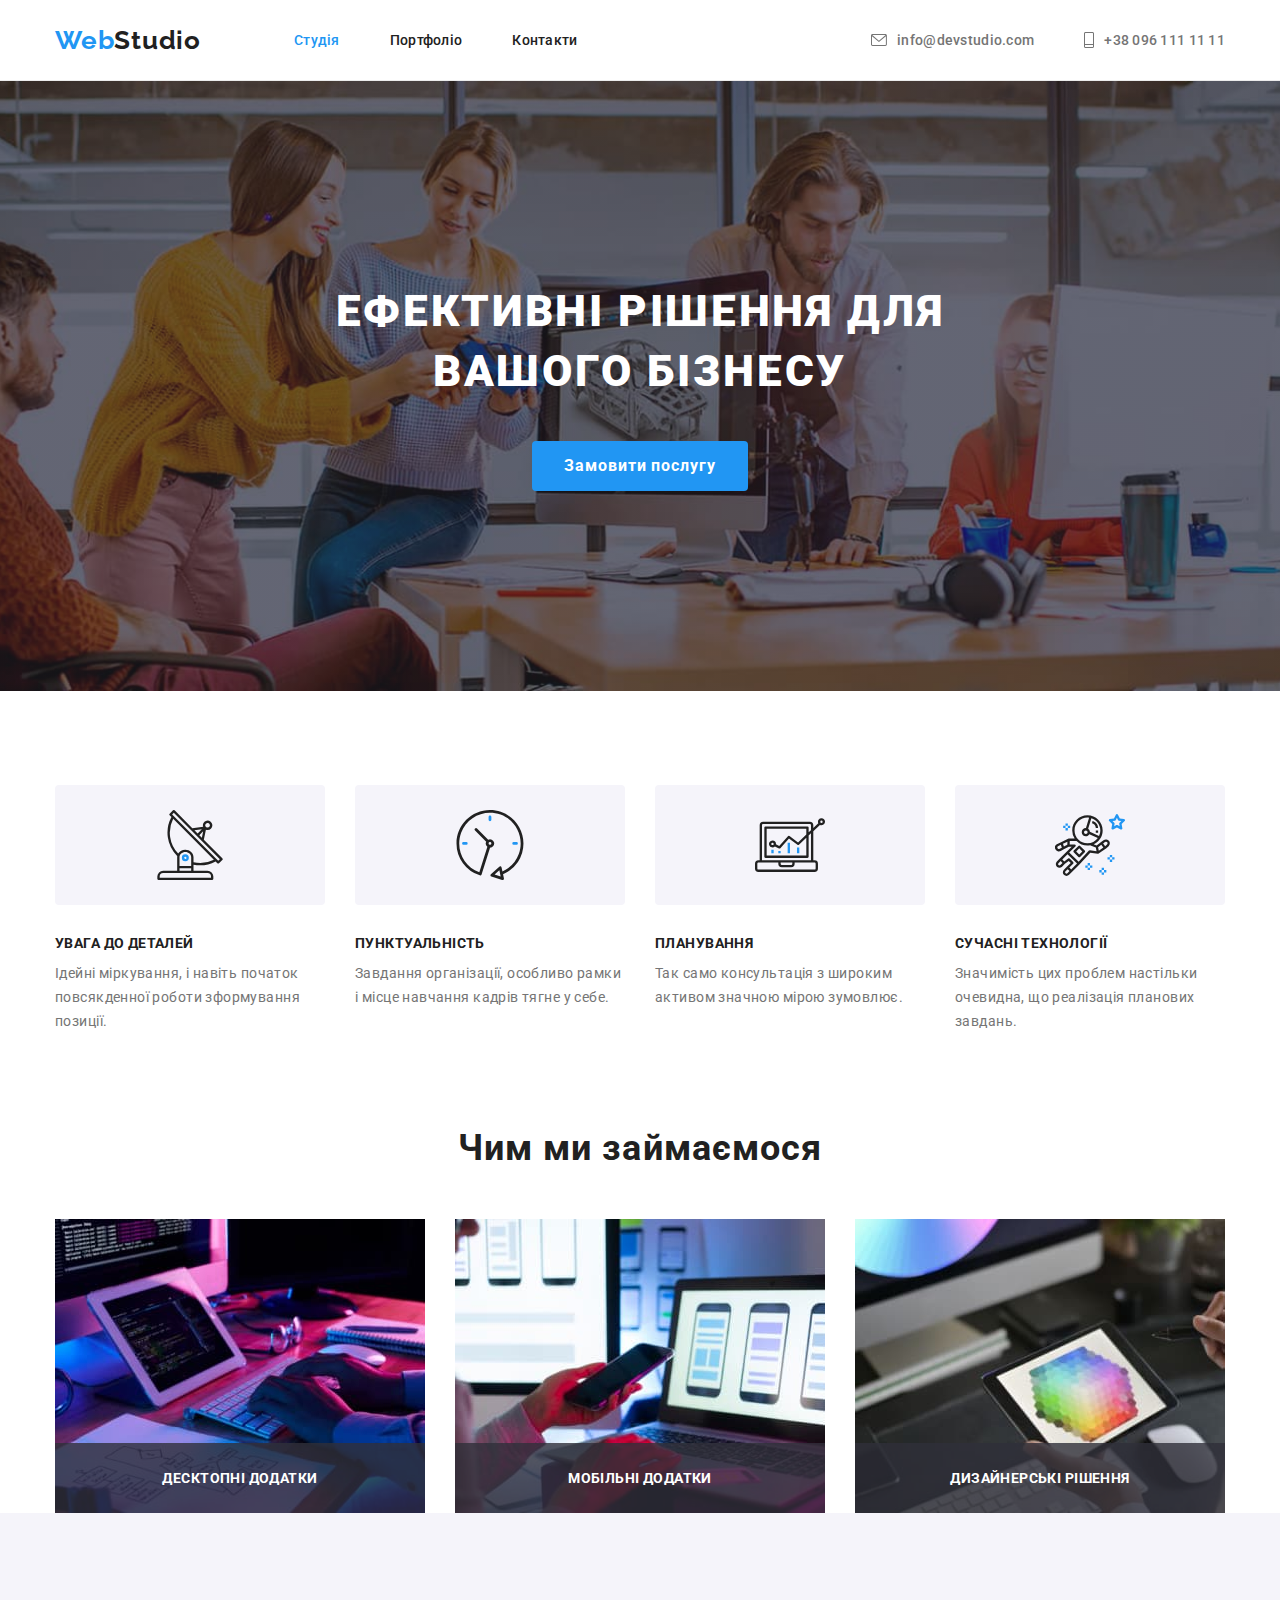
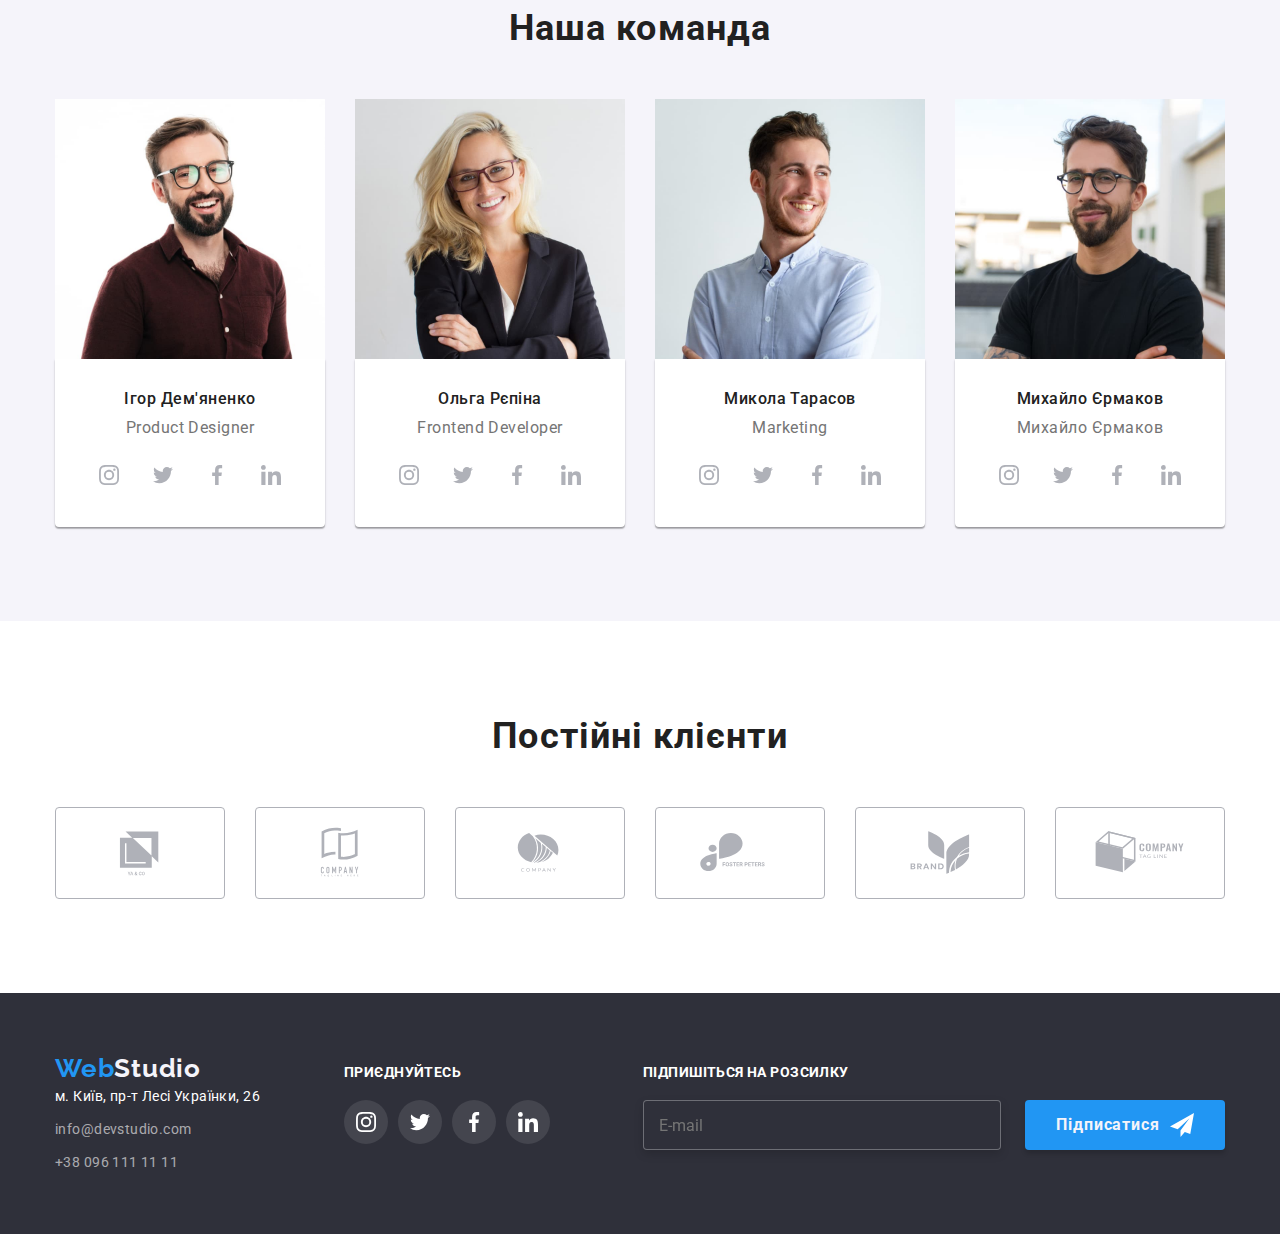
==== index.html @ 383a97d2 "Home Work 7" ====
<!DOCTYPE html>
<html lang="uk">
  <head>
    <meta charset="UTF-8" />
    <meta http-equiv="X-UA-Compatible" content="IE=edge" />
    <meta name="viewport" content="width=device-width, initial-scale=1.0" />
    <meta
      name="description"
      content="Це мій навчальний проєкт. Сподіваюсь, вам сподобається."
    />
    <title>Web Studio</title>
    <!-- Fonts -->
    <link rel="preconnect" href="https://fonts.googleapis.com">
    <link rel="preconnect" href="https://fonts.gstatic.com" crossorigin>
    <link href="https://fonts.googleapis.com/css2?family=Raleway:wght@700&family=Roboto:wght@400;500;700;900&display=swap" rel="stylesheet">
    <link rel="stylesheet" href="https://cdnjs.cloudflare.com/ajax/libs/modern-normalize/1.1.0/modern-normalize.min.css">
    <!-- Custom style -->
    <link rel="stylesheet" href="./css/main.min.css">
    <link rel="stylesheet" href="./css/styles.css">
  </head>
  <body class="page">
    <header class="header">
      <div class="header__nav container">
        <nav class="nav">
          <a class="logo" href="./index.html"><span class="logo__link">Web</span><span class="logo__dark">Studio</span></a>
          <ul class="nav__list">
            <li class="nav__item">
                 <a class="nav__link nav__link--active" href="./index.html">Студія</a>
            </li>
            <li class="nav__item">
                 <a class="nav__link" href="./portfolio.html">Портфоліо</a>
            </li>
            <li class="nav__item">
                 <a class="nav__link" href="">Контакти</a>
            </li>
          </ul>
        </nav>

        <ul class="header__list">
          <li class="header__item">
            <a class="header__link" href="mailto:info@devstudio.com">
                <svg class="header__icon" width="16" height="12">
                  <use href="./images/icons.svg#mail"></use>
                </svg>
              info@devstudio.com</a></li>
          <li class="header__item">
            <a class="header__link" href="tel:+380961111111">
              <svg class="header__icon" width="10" height="16">
                <use href="./images/icons.svg#phone"></use>
              </svg>
              +38 096 111 11 11</a></li>
        </ul>
      </div>
    </header>

    <main class="main">

     <!-- Hero section -->
      <section class="hero">
        <div class="container">
          <h1 class="hero__title">Ефективні рішення для вашого бізнесу</h1>
          <button class="hero__btn" type="button" data-modal-open>Замовити послугу</button>
        
          <!-- Модальне вікно -->
          <div class="backdrop is-hidden" data-modal>
            <div class="modal">
              <button class="modal__btm" type="button" data-modal-close>
                <svg class="modal__close" width="11" height="11">
                  <use href="./images/icons.svg#X"></use>
                </svg>
              </button>
              <form class="modal__form" name="register-form">
                <strong class="modal__title">Залиште свої дані, ми вам передзвонимо</strong>
                <div class="modal__group" role="group">
                  <label class="modal__label">
                    <span class="modal__text">Ім'я</span>
                    <input class="modal__input" type="text" name="" required minlength="3">
                    <svg class="modal__icon" width="12" height="12">
                      <use href="./images/icons.svg#modal"></use>
                    </svg>
                  </label>
                  <label class="modal__label">
                    <span class="modal__text">Телефон</span>
                    <input class="modal__input" type="tel" name="" required minlength="12" maxlength="12" placeholder="+38 099 999 99 99">
                    <svg class="modal__icon" width="13" height="13">
                      <use href="./images/icons.svg#modal-phon"></use>
                    </svg>
                  </label>
                  <label class="modal__label">
                    <span class="modal__text">Пошта</span>
                    <input class="modal__input" type="email" name="" required>
                    <svg class="modal__icon" width="15" height="12">
                      <use href="./images/icons.svg#modal-email"></use>
                    </svg>
                  </label>

                  <label class="modal__comm">
                    <span class="modal__text">Коментар</span>
                    <textarea class="modal__comment" name="" rows="5" placeholder="Введіть текст"></textarea>
                  </label>
                </div>
                <label class="modal__check" for="ok">
                  <input class="modal__agree visually-hidden" type="checkbox" name="" id="ok">
                  <svg class="modal__agree-img" width="18" height="18">
                    <use class="modal__img-yes" href="./images/ok-all.svg#modal-ok-all"></use>
                    <use class="modal__img-no" href="./images/icons.svg#modal-no-ok"></use>
                  </svg>
                  <span class="register-form-ok">Погоджуюся з розсилкою та приймаю <a class="register-form-link" href="http://" target="_blank"> Умови договору</a></span>
                </label>
                <button class="modal__btn hero__btn" type="submit">Відправити</button>
              </form>
            </div>
          </div>
        </div>
      </section>

     <!-- Особливості -->
      <section class="trait">
        <div class="container">
          <h2 class="visually-hidden">Особливості</h2>
          <ul class="trait__list">
            <li class="trait__item">
              <div class="trait__icon">
                <svg class="trait__img" width="70" height="70">
                  <use href="./images/icons.svg#antenna-1"></use>
                </svg>
              </div>
              <h3 class="trait__subtitle">УВАГА ДО ДЕТАЛЕЙ</h3>
              <p class="trait__text">Ідейні міркування, і навіть початок повсякденної роботи зформування позиції.</p>
            </li>
            <li class="trait__item">
              <div class="trait__icon">
                <svg class="trait__img" width="70" height="70">
                  <use href="./images/icons.svg#clock-1"></use>
                </svg>
              </div>
              <h3 class="trait__subtitle">ПУНКТУАЛЬНІСТЬ</h3>
              <p class="trait__text">
                Завдання організації, особливо рамки і місце навчання кадрів тягне
                у себе.
              </p>
            </li>
            <li class="trait__item">
              <div class="trait__icon">
                <svg class="trait__img" width="70" height="70">
                  <use href="./images/icons.svg#diagram-1"></use>
                </svg>
              </div>
              <h3 class="trait__subtitle">ПЛАНУВАННЯ</h3>
              <p class="trait__text">
                Так само консультація з широким активом значною мірою зумовлює.
              </p>
            </li>
            <li class="trait__item">
              <div class="trait__icon">
                <svg class="trait__img" width="70" height="70">
                  <use href="./images/icons.svg#astronaut-1"></use>
                </svg>
              </div>
              <h3 class="trait__subtitle">СУЧАСНІ ТЕХНОЛОГІЇ</h3>
              <p class="trait__text">
                Значимість цих проблем настільки очевидна, що реалізація планових
                завдань.
              </p>
            </li>
          </ul>
        </div>
      </section>

     <!-- Чим ми займаємося -->
      <section class="produce">
        <div class="container">
          <h2 class="produce__title">Чим ми займаємося</h2>
          <ul class="produce__list">
            <li class="produce__item">
              <img class="produce__img"
                src="./images/box1/img.jpg"
                alt="розроблення сайтів"
                width="370"
              />
              <div class="produce__text">
                <p class="poduce__title">Десктопні додатки</p>
              </div>
            </li>
            <li class="produce__item">
              <img class="produce__img"
                src="./images/box2/img.jpg"
                alt="створення мобільних додатків"
                width="370"
              />
              <div class="produce__text">
                <p class="poduce__title">Мобільні додатки</p>
              </div>
            </li>
            <li class="produce__item">
              <img class="produce__img" 
                 src="./images/box3/img.jpg" 
                 alt="WEB дизайн" 
                 width="370" 
              />
              <div class="produce__text">
                <p class="poduce__title">Дизайнерські рішення</p>
              </div>
            </li>
          </ul>
        </div>
      </section>

     <!-- Наша команда -->
      <section class="team">
        <div class="container">
          <h2 class="team__title">Наша команда</h2>
          <ul class="team__list">
            <li class="team__item">
              <img class="team__img"
                src="./images/igor-demyanenko/img.jpg"
                alt="Ігор Дем'яненко"
                width="270"
              />
              <div class="team__text">
                <h3 class="team__name">Ігор Дем'яненко</h3>
                <p class="team__subtitle">Product Designer</p> 
                <ul class="socials">
                  <li class="socials__item">
                    <a class="socials__link" href="https://www.instagram.com/" target="_blank" rel="noopener noreferrer" aria-label="instagram">
                      <svg class="socials__icon" width="20" height="20">
                        <use href="./images/icons.svg#instagram"></use>
                      </svg>
                    </a></li>
                  <li class="socials__item">
                    <a class="socials__link" href="https://twitter.com/home" target="_blank" rel="noopener noreferrer" aria-label="twitter">
                      <svg class="socials__icon" width="20" height="20">
                        <use href="./images/icons.svg#twitter"></use>
                      </svg>
                    </a></li>
                  <li class="socials__item">
                    <a class="socials__link" href="https://www.facebook.com/" target="_blank" rel="noopener noreferrer" aria-label="facebook">
                      <svg class="socials__icon" width="20" height="20">
                        <use href="./images/icons.svg#facebook"></use>
                      </svg>
                    </a></li>
                  <li class="socials__item">
                    <a class="socials__link" href="https://www.linkedin.com/" target="_blank" rel="noopener noreferrer" aria-label="linkedin">
                      <svg class="socials__icon" width="20" height="20">
                        <use href="./images/icons.svg#linkedin"></use>
                      </svg>
                    </a></li>
                </ul>               
              </div>
            </li>
            <li class="team__item">
              <img class="team__img"
                src="./images/olga-repina/img.jpg"
                alt="Ольга Рєпіна"
                width="270"
              />
              <div class="team__text">
                <h3 class="team__name">Ольга Рєпіна</h3>
                <p class="team__subtitle">Frontend Developer</p>
                <ul class="socials">
                  <li class="socials__item">
                    <a class="socials__link" href="https://www.instagram.com/" target="_blank" rel="noopener noreferrer" aria-label="instagram">
                      <svg class="socials__icon" width="20" height="20">
                        <use href="./images/icons.svg#instagram"></use>
                      </svg>
                    </a></li>
                  <li class="socials__item">
                    <a class="socials__link" href="https://twitter.com/home" target="_blank" rel="noopener noreferrer" aria-label="twitter">
                      <svg class="socials__icon" width="20" height="20">
                        <use href="./images/icons.svg#twitter"></use>
                      </svg>
                    </a></li>
                  <li class="socials__item">
                    <a class="socials__link" href="https://www.facebook.com/" target="_blank" rel="noopener noreferrer" aria-label="facebook">
                      <svg class="socials__icon" width="20" height="20">
                        <use href="./images/icons.svg#facebook"></use>
                      </svg>
                    </a></li>
                  <li class="socials__item">
                    <a class="socials__link" href="https://www.linkedin.com/" target="_blank" rel="noopener noreferrer" aria-label="linkedin">
                      <svg class="socials__icon" width="20" height="20">
                        <use href="./images/icons.svg#linkedin"></use>
                      </svg>
                    </a></li>
                </ul>             
              </div>
            </li>
            <li class="team__item">
              <img class="team__img"
                src="./images/mikola-tarasov/img.jpg"
                alt="Микола Тарасов"
                width="270"
              />
              <div class="team__text">
                <h3 class="team__name">Микола Тарасов</h3>
                <p class="team__subtitle">Marketing</p>
                <ul class="socials">
                  <li class="socials__item">
                    <a class="socials__link" href="https://www.instagram.com/" target="_blank" rel="noopener noreferrer" aria-label="instagram">
                      <svg class="socials__icon" width="20" height="20">
                        <use href="./images/icons.svg#instagram"></use>
                      </svg>
                    </a></li>
                  <li class="socials__item">
                    <a class="socials__link" href="https://twitter.com/home" target="_blank" rel="noopener noreferrer" aria-label="twitter">
                      <svg class="socials__icon" width="20" height="20">
                        <use href="./images/icons.svg#twitter"></use>
                      </svg>
                    </a></li>
                  <li class="socials__item">
                    <a class="socials__link" href="https://www.facebook.com/" target="_blank" rel="noopener noreferrer" aria-label="facebook">
                      <svg class="socials__icon" width="20" height="20">
                        <use href="./images/icons.svg#facebook"></use>
                      </svg>
                    </a></li>
                  <li class="socials__item">
                    <a class="socials__link" href="https://www.linkedin.com/" target="_blank" rel="noopener noreferrer" aria-label="linkedin">
                      <svg class="socials__icon" width="20" height="20">
                        <use href="./images/icons.svg#linkedin"></use>
                      </svg>
                    </a></li>
                </ul>             
              </div>
            </li>
            <li class="team__item">
              <img class="team__img"
                src="./images/mihaylo-yarmakov/img.jpg"
                alt="Михайло Єрмаков"
                width="270"
              />
              <div class="team__text">
                <h3 class="team__name">Михайло Єрмаков</h3>
                <p class="team__subtitle">Михайло Єрмаков</p>
                <ul class="socials">
                  <li class="socials__item">
                    <a class="socials__link" href="https://www.instagram.com/" target="_blank" rel="noopener noreferrer" aria-label="instagram">
                      <svg class="socials__icon" width="20" height="20">
                        <use href="./images/icons.svg#instagram"></use>
                      </svg>
                    </a></li>
                  <li class="socials__item">
                    <a class="socials__link" href="https://twitter.com/home" target="_blank" rel="noopener noreferrer" aria-label="twitter">
                      <svg class="socials__icon" width="20" height="20">
                        <use href="./images/icons.svg#twitter"></use>
                      </svg>
                    </a></li>
                  <li class="socials__item">
                    <a class="socials__link" href="https://www.facebook.com/" target="_blank" rel="noopener noreferrer" aria-label="facebook">
                      <svg class="socials__icon" width="20" height="20">
                        <use href="./images/icons.svg#facebook"></use>
                      </svg>
                    </a></li>
                  <li class="socials__item">
                    <a class="socials__link" href="https://www.linkedin.com/" target="_blank" rel="noopener noreferrer" aria-label="linkedin">
                      <svg class="socials__icon" width="20" height="20">
                        <use href="./images/icons.svg#linkedin"></use>
                      </svg>
                    </a></li>
                </ul>          
              </div>
            </li>
          </ul>
        </div>
      </section>

      <!--Постійні клієнти  -->
      <section class="customers">
        <div class="container">
          <h2 class="customers__title">Постійні клієнти</h2>
          <ul class="customers__list">
            <li class="customers__item">
              <a class="customers__link" href="https://www.instagram.com/" target="_blank" rel="noopener noreferrer" aria-label="Logo">
                <svg class="customers__icon" width="100" height="60">
                  <use href="./images/icons.svg#Logo"></use>
                </svg>
              </a></li>
            <li class="customers__item">
              <a class="customers__link" href="https://twitter.com/home" target="_blank" rel="noopener noreferrer" aria-label="Logo-1">
                <svg class="customers__icon" width="100" height="60">
                  <use href="./images/icons.svg#Logo-1"></use>
                </svg>
              </a></li>
            <li class="customers__item">
              <a class="customers__link" href="https://www.facebook.com/" target="_blank" rel="noopener noreferrer" aria-label="Logo-2">
                <svg class="customers__icon" width="100" height="60">
                  <use href="./images/icons.svg#Logo-2"></use>
                </svg>
              </a></li>
            <li class="customers__item">
              <a class="customers__link" href="https://www.linkedin.com/" target="_blank" rel="noopener noreferrer" aria-label="Logo-3">
                <svg class="customers__icon" width="100" height="60">
                  <use href="./images/icons.svg#Logo-3"></use>
                </svg>
              </a></li>
              <li class="customers__item">
                <a class="customers__link" href="https://www.linkedin.com/" target="_blank" rel="noopener noreferrer" aria-label="Logo-4">
                  <svg class="customers__icon" width="100" height="60">
                    <use href="./images/icons.svg#Logo-4"></use>
                  </svg>
                </a></li>
                <li class="customers__item">
                  <a class="customers__link" href="https://www.linkedin.com/" target="_blank" rel="noopener noreferrer" aria-label="Logo-5">
                    <svg class="customers__icon" width="100" height="60">
                      <use href="./images/icons.svg#Logo-5"></use>
                    </svg>
                  </a></li>
          </ul>              
        </div>
      </section>
    </main>

<!-- Footer -->
    <footer class="footer">
      <div class="footer__wrap container">
        <div class="footer__wrapper">
          <a class="logo" href="./index.html"><span class="logo__link">Web</span><span class="logo__light">Studio</span></a>
  
          <address class="footer__address">
            <ul class="footer__list">
              <li class="footer__item">
                <a class="footer__address" href="https://goo.gl/maps/rnJjQzde75K3HHCh7" target="blanc" rel="noreferrer noopener" >м. Київ, пр-т Лесі Українки, 26</a>
              </li>
              <li class="footer__item">
                <a class="footer__link" href="mailto:info@devstudio.com">info@devstudio.com</a>
              </li>
              <li class="footer__item">
                <a class="footer__link" href="tel:+380961111111">+38 096 111 11 11</a>
              </li>
            </ul>
          </address>
        </div>
        <div class="footer__icon">
          <h2 class="footer__icon-title">ПРИЄДНУЙТЕСЬ</h2>
          <ul class="footer__icon-list">
            <li class="footer__icon-item">
              <a class="footer__icon-link" href="https://www.instagram.com/" target="_blank" rel="noopener noreferrer" aria-label="instagram">
                <svg class="footer__icon-icon" width="20" height="20">
                  <use href="./images/icons.svg#instagram"></use>
                </svg>
              </a></li>
            <li class="footer__icon-item">
              <a class="footer__icon-link" href="https://twitter.com/home" target="_blank" rel="noopener noreferrer" aria-label="twitter">
                <svg class="footer__icon-icon" width="20" height="20">
                  <use href="./images/icons.svg#twitter"></use>
                </svg>
              </a></li>
            <li class="footer__icon-item">
              <a class="footer__icon-link" href="https://www.facebook.com/" target="_blank" rel="noopener noreferrer" aria-label="facebook">
                <svg class="footer__icon-icon" width="20" height="20">
                  <use href="./images/icons.svg#facebook"></use>
                </svg>
              </a></li>
            <li class="footer__icon-item">
              <a class="footer__icon-link" href="https://www.linkedin.com/" target="_blank" rel="noopener noreferrer" aria-label="linkedin">
                <svg class="footer__icon-icon" width="20" height="20">
                  <use href="./images/icons.svg#linkedin"></use>
                </svg>
              </a></li>
          </ul>             
        </div>
        <div class="footer__subscription">
          <form class="footer__form" action="">
            <span class="footer__sub-title">Підпишіться на розсилку</span>
            <div class="footer__sub-box">
              <label class="footer__sub">
                <input class="footer__sub-input" type="email" name="" placeholder="E-mail" required>
              </label> 
              <button class="footer__sub-btn" type="submit">Підписатися
                <svg class="footer__sub-svg" width="24" height="24">
                  <use href="./images/icons.svg#footer-arrow"></use>
                </svg>
              </button>  
            </div>
          </form>
        </div>
      </div>
    </footer>
    <script src="./js/modal.js"></script>
  </body>
</html>
---- css/main.min.css ----
:root{--primary-text-color: #757575;--title-text-color: #212121;--accent-color: #2196F3;--primary-bg-color: #FFFFFF;--hero-footer-bg-color: #2F303A;--button-ourteam-bg-color: #F5F4FA;--main-font: "Roboto", sans-serif;--secondary-font: "Raleway", sans-serif;--animation: 250ms cubic-bezier(0.4, 0, 0.2, 1)}.visually-hidden{position:absolute;width:1px;height:1px;margin:-1px;border:0;padding:0;white-space:nowrap;-webkit-clip-path:inset(100%);clip-path:inset(100%);clip:rect(0 0 0 0);overflow:hidden}.portfolio,.customers,.trait,.team,.poduce{padding-top:94px;padding-bottom:94px}body{list-style-type:none;font-family:var(--main-font);background-color:var(--primary-bg-color);color:var(--primary-text-color)}ul{padding:0;margin:0;list-style-type:none}.container{width:1200px;padding-left:15px;padding-right:15px;margin-left:auto;margin-right:auto}.logo{color:var(--title-text-color);text-decoration:none;font-family:var(--secondary-font);font-weight:700;font-size:26px;line-height:1.1923076923;letter-spacing:.03em;cursor:pointer}.logo__link{color:var(--accent-color)}.logo__light{color:var(--button-ourteam-bg-color)}.socials{display:-webkit-box;display:-ms-flexbox;display:flex;gap:10px;-webkit-box-pack:center;-ms-flex-pack:center;justify-content:center}.socials__link{width:44px;height:44px;background-color:var(--primary-bg-color);border-radius:50%;display:-webkit-box;display:-ms-flexbox;display:flex;-webkit-box-align:center;-ms-flex-align:center;align-items:center;-webkit-box-pack:center;-ms-flex-pack:center;justify-content:center;-webkit-transition:background-color var(--animation);transition:background-color var(--animation)}.socials__link:hover,.socials__link:focus{background-color:var(--accent-color)}.socials__icon{fill:#afb1b8;-webkit-transition:fill var(--animation);transition:fill var(--animation)}.socials__link:hover .socials-icon,.socials__link:focus .socials-icon{fill:var(--primary-bg-color)}.header{border-bottom:1px solid #ececec}.header__nav{display:-webkit-box;display:-ms-flexbox;display:flex;-webkit-box-align:center;-ms-flex-align:center;align-items:center}.nav{display:-webkit-box;display:-ms-flexbox;display:flex;-webkit-box-align:center;-ms-flex-align:center;align-items:center}.logo{color:var(--title-text-color);text-decoration:none;font-family:var(--secondary-font);font-weight:700;font-size:26px;line-height:1.1923076923;letter-spacing:.03em;cursor:pointer}.logo__link{color:var(--accent-color)}.nav__list{display:-webkit-box;display:-ms-flexbox;display:flex;margin-left:93px;font-weight:500;font-size:14px;line-height:1.1428571429;letter-spacing:.02em;color:var(--title-text-color)}.nav__item+.nav__item{margin-left:50px}.nav__link{display:block;padding-top:32px;padding-bottom:32px;color:currentColor;text-decoration:none;cursor:pointer;-webkit-transition:color var(--animation);transition:color var(--animation)}.nav__link:hover,.nav__link:focus{color:var(--accent-color)}.nav__link--active{position:relative;display:block;padding-top:32px;padding-bottom:32px;text-decoration:none;color:var(--accent-color);cursor:pointer}.nav__link--active::after{display:block;position:absolute;left:0;bottom:-1px;border-radius:2px;width:100%;height:4px;background-color:var(--accent-color);cursor:pointer}.header__list{display:-webkit-box;display:-ms-flexbox;display:flex;margin-left:auto;font-weight:500;font-size:14px;line-height:1.1428571429;letter-spacing:.02em}.header__item{display:block;padding-top:32px;padding-bottom:32px}.header__item+.header__item{margin-left:50px}.header__link{-webkit-box-align:center;-ms-flex-align:center;align-items:center;gap:10px;display:-webkit-box;display:-ms-flexbox;display:flex;text-decoration:none;font-weight:500;font-size:14px;line-height:1.1428571429;letter-spacing:.02em;color:currentColor;cursor:pointer;-webkit-transition:color var(--animation);transition:color var(--animation)}.header__link:hover,.header__link:focus{color:var(--accent-color)}.header__icon{fill:currentColor}.hero{background-image:-webkit-gradient(linear, left top, right top, from(rgba(47, 48, 58, 0.4)), to(rgba(47, 48, 58, 0.4))),url(../images/bacground-image/Img.jpg);background-image:linear-gradient(to right, rgba(47, 48, 58, 0.4), rgba(47, 48, 58, 0.4)),url(../images/bacground-image/Img.jpg);background-size:cover;background-repeat:no-repeat;background-position:center;max-width:1600px;margin-left:auto;margin-right:auto;background-color:var(--hero-footer-bg-color);text-align:center;padding-top:200px;padding-bottom:200px}.hero__title{width:696px;margin-top:0;margin-bottom:40px;margin-left:auto;margin-right:auto;font-weight:900;font-size:44px;line-height:1.3636363636;text-transform:uppercase;letter-spacing:.06em;color:var(--primary-bg-color)}.hero__btn{border-radius:4px;padding:10px 32px;color:var(--primary-bg-color);border:rgba(0,0,0,0);color:var(--primary-bg-color);background-color:var(--accent-color);cursor:pointer;font-weight:700;font-size:16px;line-height:1.875;-webkit-box-align:center;-ms-flex-align:center;align-items:center;text-align:center;letter-spacing:.06em}.backdrop{position:fixed;top:0;left:0;z-index:1000;width:100%;height:100%;background-color:rgba(0,0,0,.2);-webkit-transition:opacity var(--animation),visibility var(--animation);transition:opacity var(--animation),visibility var(--animation)}.backdrop.is-hidden{opacity:0;pointer-events:none;visibility:hidden}.modal{position:absolute;top:50%;left:50%;-webkit-transform:translate(-50%, -50%);transform:translate(-50%, -50%);width:528px;height:581px;background:var(--primary-bg-color);-webkit-box-shadow:0px 1px 3px rgba(0,0,0,.12),0px 1px 1px rgba(0,0,0,.14),0px 2px 1px rgba(0,0,0,.2);box-shadow:0px 1px 3px rgba(0,0,0,.12),0px 1px 1px rgba(0,0,0,.14),0px 2px 1px rgba(0,0,0,.2);border-radius:4px}.modal__btm{position:absolute;top:8px;right:8px;width:30px;height:30px;-webkit-box-align:center;-ms-flex-align:center;align-items:center;-webkit-box-pack:center;-ms-flex-pack:center;justify-content:center;color:#000;background-color:var(--primary-bg-color);border:1px solid rgba(0,0,0,.1);border-radius:50%;cursor:pointer;-webkit-transition:var(--animation);transition:var(--animation)}.modal__btm:hover,.modal__btm:focus{color:var(--accent-color)}.modal__close{fill:currentColor}.modal__form{display:block;padding:40px}.modal__title{display:block;font-weight:700;font-size:20px;line-height:1.15;text-align:center;letter-spacing:.03em;color:#212121}.modal__group{display:block;margin-top:12px;margin-bottom:20px}.modal__label{display:block;position:relative;width:448px;margin-bottom:10px}.modal__text{display:block;text-align:left;margin-bottom:4px;font-weight:400;font-size:12px;line-height:14px;letter-spacing:.01em;color:#757575}.modal__input{width:100%;height:40px;padding-left:45px;padding-right:45px;border:1px solid rgba(33,33,33,.2);border-radius:4px;outline:rgba(0,0,0,0);cursor:pointer;-webkit-transition:border-color 250ms cubic-bezier(0.4, 0, 0.2, 1);transition:border-color 250ms cubic-bezier(0.4, 0, 0.2, 1)}.modal__input:focus,.modal__input:hover{border-color:var(--accent-color)}.modal__input:focus+.modal_icon,.modal__input:hover+.modal_icon{fill:var(--accent-color)}.modal__icon{position:absolute;bottom:0;left:15px;-webkit-transform:translateY(-14px);transform:translateY(-14px);display:-webkit-box;display:-ms-flexbox;display:flex;-webkit-box-align:center;-ms-flex-align:center;align-items:center;-webkit-box-pack:center;-ms-flex-pack:center;justify-content:center}.modal__comment{display:block;padding:12px 16px;width:100%;resize:none;border:1px solid rgba(33,33,33,.2);border-radius:4px;outline:rgba(0,0,0,0);cursor:pointer}.modal__comment:focus,.modal__comment:hover{border-color:var(--accent-color)}.modal__comment::-webkit-input-placeholder{font-size:12px;line-height:1.1666666667;letter-spacing:.01em;color:rgba(117,117,117,.5)}.modal__comment::-moz-placeholder{font-size:12px;line-height:1.1666666667;letter-spacing:.01em;color:rgba(117,117,117,.5)}.modal__comment:-ms-input-placeholder{font-size:12px;line-height:1.1666666667;letter-spacing:.01em;color:rgba(117,117,117,.5)}.modal__comment::-ms-input-placeholder{font-size:12px;line-height:1.1666666667;letter-spacing:.01em;color:rgba(117,117,117,.5)}.modal__comment::placeholder{font-size:12px;line-height:1.1666666667;letter-spacing:.01em;color:rgba(117,117,117,.5)}.modal__check{display:-webkit-box;display:-ms-flexbox;display:flex;width:100%;-webkit-box-align:center;-ms-flex-align:center;align-items:center;-webkit-box-pack:center;-ms-flex-pack:center;justify-content:center;gap:7px;margin-bottom:30px}.modal__agree{width:15px;height:15px}.modal__img-yes{font-size:14px;line-height:1.7142857143;letter-spacing:.03em;color:#757575;-webkit-user-select:none;-moz-user-select:none;-ms-user-select:none;user-select:none}.modal__link{color:var(--accent-color)}.modal__agree:checked+.modal__agree-img .modal__img-yes{opacity:1;background-color:var(--accent-color)}.modal__agree:checked+.modal__agree-img .modal__img-no{opacity:0}.modal__img-yes{opacity:0;-webkit-transition:opacity var(--animation);transition:opacity var(--animation)}.modal__img-no{-webkit-transition:opacity var(--animation);transition:opacity var(--animation)}.modal__btn{font-weight:700;font-size:16px;line-height:1.875;-webkit-box-align:center;-ms-flex-align:center;align-items:center;text-align:center;letter-spacing:.06em;color:#fff}.produce{padding-top:0}.produce__title{margin-top:0;margin-bottom:50px;font-weight:700;font-size:36px;line-height:1.1666666667;text-align:center;letter-spacing:.03em;color:var(--title-text-color)}.produce__list{display:-webkit-box;display:-ms-flexbox;display:flex;-webkit-box-pack:justify;-ms-flex-pack:justify;justify-content:space-between}.produce__item{position:relative}.produce__img{display:block;max-width:100%;height:auto}.produce__text{display:-webkit-box;display:-ms-flexbox;display:flex;position:absolute;bottom:0;height:70px;width:100%;background:rgba(47,48,58,.8);font-size:14px;font-weight:700;line-height:1.1428571429;text-align:center;letter-spacing:.03em;text-transform:uppercase;color:var(--primary-bg-color);-webkit-box-pack:center;-ms-flex-pack:center;justify-content:center;-webkit-box-align:center;-ms-flex-align:center;align-items:center}.poduce__title{display:block;margin:0}.team{background-color:var(--button-ourteam-bg-color)}.team__title{margin-top:0;margin-bottom:50px;font-weight:700;font-size:36px;line-height:1.1666666667;text-align:center;letter-spacing:.03em;color:var(--title-text-color)}.team__list{display:-webkit-box;display:-ms-flexbox;display:flex;-webkit-box-pack:justify;-ms-flex-pack:justify;justify-content:space-between}.team__img{display:block}.team__text{padding-top:30px;padding-bottom:30px;background-color:var(--primary-bg-color);-webkit-box-shadow:0px 1px 3px rgba(0,0,0,.12),0px 1px 1px rgba(0,0,0,.14),0px 2px 1px rgba(0,0,0,.2);box-shadow:0px 1px 3px rgba(0,0,0,.12),0px 1px 1px rgba(0,0,0,.14),0px 2px 1px rgba(0,0,0,.2);border-radius:0px 0px 4px 4px}.team__name{margin-top:0;margin-bottom:10px;font-weight:500;font-size:16px;line-height:1.1875;text-align:center;letter-spacing:.03em;color:var(--title-text-color)}.team__subtitle{margin-top:0;margin-bottom:16px;font-size:16px;line-height:1.1875;text-align:center;letter-spacing:.03em}.trait__list{display:-webkit-box;display:-ms-flexbox;display:flex}.trait__icon{width:270px;height:120px;display:-webkit-box;display:-ms-flexbox;display:flex;background:var(--button-ourteam-bg-color);border-radius:4px;-webkit-box-align:center;-ms-flex-align:center;align-items:center;-webkit-box-pack:center;-ms-flex-pack:center;justify-content:center;margin-bottom:30px}.trait__item:not(:last-child){margin-right:30px}.trait__subtitle{width:270px;margin-top:0;margin-bottom:10px;font-weight:700;font-size:14px;line-height:1.1428571429;letter-spacing:.03em;text-transform:uppercase;color:var(--title-text-color)}.trait__text{margin-top:0;margin-bottom:0;font-size:14px;line-height:1.7142857143;letter-spacing:.03em}.customers__title{margin-top:0;margin-bottom:50px;font-weight:700;font-size:36px;line-height:1.1666666667;text-align:center;letter-spacing:.03em;color:var(--title-text-color)}.customers__list{display:-webkit-box;display:-ms-flexbox;display:flex;gap:30px;-webkit-box-pack:center;-ms-flex-pack:center;justify-content:center}.customers__link{display:-webkit-box;display:-ms-flexbox;display:flex;-webkit-box-align:center;-ms-flex-align:center;align-items:center;-webkit-box-pack:center;-ms-flex-pack:center;justify-content:center;width:170px;height:92px;background-color:var(--primary-bg-color);border:1px solid #afb1b8;border-radius:4px;color:#afb1b8;-webkit-transition:background-color var(--animation),color var(--animation);transition:background-color var(--animation),color var(--animation)}.customers__link:hover,.customers__link:focus{color:var(--accent-color);border-color:var(--accent-color)}.customers__icon{fill:currentColor}.footer{background-color:var(--hero-footer-bg-color);padding-top:60px;padding-bottom:60px}.footer__wrap{display:-webkit-box;display:-ms-flexbox;display:flex;-webkit-box-align:baseline;-ms-flex-align:baseline;align-items:baseline}.footer__wrapper{width:231px}.footer__item{margin-top:0}.footer__item:not(:last-child){margin-bottom:9px}.footer__address{display:block;text-decoration:none;color:none;color:var(--primary-bg-color);font-style:normal;font-size:14px;line-height:1.7142857143;letter-spacing:.03em;cursor:pointer}.footer__link{display:block;text-decoration:none;font-style:normal;cursor:pointer;font-size:14px;line-height:1.7142857143;letter-spacing:.03em;color:rgba(255,255,255,.6)}.footer__icon{margin-left:70px}.footer__icon-title{margin-top:0;margin-bottom:20px;font-weight:700;font-size:14px;line-height:16px;letter-spacing:.03em;text-transform:uppercase;color:var(--primary-bg-color)}.footer__icon-list{display:-webkit-box;display:-ms-flexbox;display:flex;gap:10px}.footer__icon-link{width:44px;height:44px;color:var(--primary-bg-color);background-color:rgba(255,255,255,.1);border-radius:50%;display:-webkit-box;display:-ms-flexbox;display:flex;-webkit-box-align:center;-ms-flex-align:center;align-items:center;-webkit-box-pack:center;-ms-flex-pack:center;justify-content:center;-webkit-transition:background-color var(--animation);transition:background-color var(--animation)}.footer__icon-link:hover,.footer__icon-link:focus{background-color:var(--accent-color)}.footer__icon-icon{fill:currentColor}.footer__subscription{display:-webkit-box;display:-ms-flexbox;display:flex;margin-left:93px}.footer__sub-title{display:block;margin-bottom:20px;font-weight:700;font-size:14px;line-height:1.1428571429;letter-spacing:.03em;text-transform:uppercase;color:var(--primary-bg-color)}.footer__sub-box{display:-webkit-box;display:-ms-flexbox;display:flex;gap:12px}.footer__sub{display:inline-block;margin-right:12px}.footer__sub-input{-webkit-box-sizing:border-box;box-sizing:border-box;width:358px;height:50px;padding:15px;background-color:var(--hero-footer-bg-color);border:1px solid rgba(255,255,255,.3);-webkit-filter:drop-shadow(0px 4px 4px rgba(0, 0, 0, 0.15));filter:drop-shadow(0px 4px 4px rgba(0, 0, 0, 0.15));border-radius:4px}.footer__sub-btn{display:-webkit-inline-box;display:-ms-inline-flexbox;display:inline-flex;min-width:200px;height:50px;font-weight:700;font-size:16px;line-height:1.875;letter-spacing:.06em;color:var(--button-ourteam-bg-color);border:none;cursor:pointer;background-color:var(--accent-color);-webkit-box-shadow:0px 4px 4px rgba(0,0,0,.15);box-shadow:0px 4px 4px rgba(0,0,0,.15);border-radius:4px;-webkit-box-pack:center;-ms-flex-pack:center;justify-content:center;-webkit-box-align:center;-ms-flex-align:center;align-items:center;text-align:center;-webkit-transition:background-color 250ms cubic-bezier(0.4, 0, 0.2, 1);transition:background-color 250ms cubic-bezier(0.4, 0, 0.2, 1)}.footer__sub-svg{display:inline;margin-left:10px}.portfolio__list{display:-webkit-box;display:-ms-flexbox;display:flex;-webkit-box-pack:center;-ms-flex-pack:center;justify-content:center;margin-bottom:50px}.portfolio__item{font-weight:500;font-size:16px;line-height:1.625;text-align:center;letter-spacing:.03em}.portfolio__item+.portfolio__item{margin-left:8px}.portfolio__btn{display:inline-block;padding:6px 22px;border:1px solid rgba(0,0,0,0);border-radius:4px;min-width:73px;font-weight:500;font-size:16px;line-height:1.625;text-align:center;letter-spacing:.03em;color:var(--title-text-color);background-color:var(--button-ourteam-bg-color);cursor:pointer;-webkit-transition:color var(--animation),background-color var(--animation),-webkit-box-shadow var(--animation);transition:color var(--animation),background-color var(--animation),-webkit-box-shadow var(--animation);transition:color var(--animation),background-color var(--animation),box-shadow var(--animation);transition:color var(--animation),background-color var(--animation),box-shadow var(--animation),-webkit-box-shadow var(--animation)}.portfolio__btn:hover,.portfolio__btn:focus{color:var(--primary-bg-color);background-color:var(--accent-color);-webkit-box-shadow:0px 3px 1px rgba(0,0,0,.1),0px 1px 2px rgba(0,0,0,.08),0px 2px 2px rgba(0,0,0,.12);box-shadow:0px 3px 1px rgba(0,0,0,.1),0px 1px 2px rgba(0,0,0,.08),0px 2px 2px rgba(0,0,0,.12)}.cards__list{display:-webkit-box;display:-ms-flexbox;display:flex;-ms-flex-wrap:wrap;flex-wrap:wrap;gap:30px}.cards__item{width:calc((100% - 60px)/3)}.cards__link{display:block;text-decoration:none;-webkit-transition:-webkit-box-shadow var(--animation);transition:-webkit-box-shadow var(--animation);transition:box-shadow var(--animation);transition:box-shadow var(--animation), -webkit-box-shadow var(--animation)}.cards__link:hover,.cards__link:focus{-webkit-box-shadow:0px 1px 1px rgba(0,0,0,.12),0px 4px 4px rgba(0,0,0,.06),1px 4px 6px rgba(0,0,0,.16);box-shadow:0px 1px 1px rgba(0,0,0,.12),0px 4px 4px rgba(0,0,0,.06),1px 4px 6px rgba(0,0,0,.16)}.cards__item:nth-last-child(-n+3){margin-bottom:0}.cards__box{position:relative;overflow:hidden}.cards__img{display:-webkit-box;display:-ms-flexbox;display:flex}.cards__popup{display:-webkit-box;display:-ms-flexbox;display:flex;position:absolute;top:0;left:0;height:100%;width:100%;background:rgba(33,150,243,.9);line-height:1.5555555556;letter-spacing:.03em;-webkit-box-pack:center;-ms-flex-pack:center;justify-content:center;-webkit-box-align:center;-ms-flex-align:center;align-items:center;-webkit-transform:translateY(100%);transform:translateY(100%);-webkit-transition:-webkit-transform var(--animation);transition:-webkit-transform var(--animation);transition:transform var(--animation);transition:transform var(--animation), -webkit-transform var(--animation)}.cards__link:hover .cards__popup,.cards__link:focus .cards__popup{-webkit-transform:translateY(0);transform:translateY(0)}.cards__text{margin:24px 63px;color:var(--primary-bg-color)}.cards__border{border:1px solid #eee;padding:20px 24px}.cards__title{margin-top:0;margin-bottom:4px;font-weight:700;font-size:18px;line-height:2;letter-spacing:.06em;color:var(--title-text-color)}.cards__subtitle{margin-top:0;margin-bottom:0;color:var(--primary-text-color);font-size:16px;line-height:1.875;letter-spacing:.03em}/*# sourceMappingURL=main.min.css.map */
---- css/styles.css ----
/* колір основниго тексту -color: #757575;*/
/* колір вторинного тексту - color: #212121;*/
/* текст hero - color: #FFFFFF; */
/* маркери та кнопка в HERO - color: #2196F3; */
/* основний колір сторінки -  background: #FFFFFF*/
/* другий колір сторінки - background: #2F303A;*/
/* колір кнопок та НашаКоманда #F5F4FA;*/

/* :root {
     --primary-text-color: #757575;
     --title-text-color: #212121;
     --accent-color: #2196F3;
     --primary-bg-color: #FFFFFF;
     --hero-footer-bg-color: #2F303A;
     --button-ourteam-bg-color: #F5F4FA;

     --main-font: "Roboto", sans-serif;
     --secondary-font: "Raleway", sans-serif;
     --animation: 250ms cubic-bezier(0.4, 0, 0.2, 1);
} */

/* body {  
     list-style-type: none;   
     font-family: var(--main-font);
     background-color: var(--primary-bg-color);
     color: var(--primary-text-color);  
} */
/* ul {
     padding: 0;
     margin: 0;
     list-style-type: none;
} */

/* Контейнер для секций */
/* .container {
     width: 1200px;
     padding-left: 15px;
     padding-right: 15px;
     margin-left: auto;
     margin-right: auto;
} */

/* Шапка */
/* .header {
     border-bottom: 1px solid rgba(236, 236, 236, 1);
} 
.header__nav {
     display: flex;
     align-items: center;
}
.nav {
     display: flex;
     align-items: center;
}
.logo {
     color: var(--title-text-color);
     text-decoration: none;
     font-family: var(--secondary-font);
     font-weight: 700;
     font-size: 26px;
     line-height: calc(31/26);
     letter-spacing: 0.03em;
     cursor: pointer;
}
.logo__link {
     color: var(--accent-color);
}
.nav__list {
     display: flex;
     margin-left: 93px;
     font-weight: 500;
     font-size: 14px;
     line-height: calc(16/14);
     letter-spacing: 0.02em;
     color: var(--title-text-color);
}

.nav__item + .nav__item {
     margin-left: 50px;
}

.nav__link {
     display: block;
     padding-top: 32px;
     padding-bottom: 32px;

     color: currentColor;
     text-decoration: none;
     cursor: pointer;
     transition: color var(--animation);
}
.nav__link:hover,
.nav__link:focus {
     color: var(--accent-color);
}
.nav__link--active {
     position: relative;
     display: block;
     padding-top: 32px;
     padding-bottom: 32px;  

     text-decoration: none;
     color: var(--accent-color);
     cursor: pointer;
}
.nav__link--active::after {
     display: block;
     position: absolute;
     left: 0;
     bottom: -1px;
     border-radius: 2px;
     width: 100%;
     height: 4px;
     background-color: var(--accent-color);
     content: "";
}
.header__list {
     display: flex;
     margin-left: auto;

     font-weight: 500;
     font-size: 14px;
     line-height: calc(16/14);
     letter-spacing: 0.02em;
}
.header__item {
     display: block;
     padding-top: 32px;
     padding-bottom: 32px;
}
.header__item + .header__item{
     margin-left: 50px;
}
.header__link {
     align-items: center;
     gap: 10px;
     display: flex;
     text-decoration: none;
     font-weight: 500;
     font-size: 14px;
     line-height: calc(16/14);
     letter-spacing: 0.02em;
     color: currentColor;
     cursor: pointer;

     transition: color var(--animation);
}
.header__link:hover,
.header__link:focus{
     color: var(--accent-color);
}
.header__icon{
     fill: currentColor;
} */
/* .main {
} */
/* <!-- Hero section --> */
/* .hero {
     background-image: linear-gradient(to right,rgba(47, 48, 58, 0.4),rgba(47, 48, 58, 0.4)), url(../images/bacground-image/Img.jpg);
     background-size: cover;
     background-repeat: no-repeat;
     background-position: center;
     max-width: 1600px;
     margin-left: auto;
     margin-right: auto;
     background-color: var(--hero-footer-bg-color);
     text-align: center;
     padding-top: 200px;
     padding-bottom: 200px;
}
.hero__title {
     width: 696px;
     margin-top: 0;
     margin-bottom: 40px;
     margin-left: auto;
     margin-right: auto;
     font-weight: 900;
     font-size: 44px;
     line-height: calc(60/44);
     text-transform: uppercase;
     letter-spacing: 0.06em;
     color: var(--primary-bg-color);
}
.hero__btn {
     border-radius: 4px;
     padding: 10px 32px;

     color: var(--primary-bg-color);
     border: transparent;
     color: var(--primary-bg-color);
     background-color: var(--accent-color);
     cursor: pointer;

     font-weight: 700;
     font-size: 16px;
     line-height: calc(30/16);
     align-items: center;
     text-align: center;
     letter-spacing: 0.06em;
} */
/* .backdrop {
     position: fixed;
     top: 0;
     left: 0;
     z-index: 1000;

     width: 100%;
     height: 100%;
     background-color: rgba(0, 0, 0, 0.2);

     transition: opacity var(--animation), visibility var(--animation);
}
.backdrop.is-hidden {
     opacity: 0;
     pointer-events: none;
     visibility: hidden;
}

.modal {
     position: absolute;
     top: 50%;
     left: 50%;
     transform: translate(-50%, -50%);
     width: 528px;
     height: 581px;
     background: var(--primary-bg-color);
     box-shadow: 0px 1px 3px rgba(0, 0, 0, 0.12), 0px 1px 1px rgba(0, 0, 0, 0.14), 0px 2px 1px rgba(0, 0, 0, 0.2);
     border-radius: 4px;
}
.modal__btm {
     position: absolute;
     top: 8px;
     right: 8px;
     width: 30px;
     height: 30px;
     align-items: center;
     justify-content: center;
     color: #000000;
     background-color: var(--primary-bg-color);
     border: 1px solid rgba(0, 0, 0, 0.1);
     border-radius: 50%;
     cursor: pointer;
     transition: var(--animation);
}
.modal__btm:hover,
.modal__btm:focus {
     color: var(--accent-color);
}
.modal__close {
     fill: currentColor;
}

.modal__form {
     display: block;
     padding: 40px;
}
.modal__title {
     display: block;
     font-weight: 700;
     font-size: 20px;
     line-height: calc(23/20);
     text-align: center;
     letter-spacing: 0.03em;
     color: #212121;
}
.modal__group {
    display: block;
    margin-top: 12px;
    margin-bottom: 20px;
}
.modal__label {
     display: block;
     position: relative;
     width: 448px;
     margin-bottom: 10px;
}
.modal__text {
     display: block;
     text-align: left;
     margin-bottom: 4px;
     font-weight: 400;
     font-size: 12px;
     line-height: 14px;
     letter-spacing: 0.01em;
     color: #757575;
}
.modal__input {
     width: 100%;
     height: 40px;
     padding-left: 45px;
     padding-right: 45px;
     border: 1px solid rgba(33, 33, 33, 0.2);
     border-radius: 4px;
     outline: transparent;
     cursor: pointer;
     transition: border-color 250ms cubic-bezier(0.4, 0, 0.2, 1);
}
.modal__input:focus,
.modal__input:hover {
  border-color: var(--accent-color);
}
.modal__input:focus + .modal_icon,
.modal__input:hover + .modal_icon {
     fill: var(--accent-color);
}

.modal__icon {
     position: absolute;
     bottom: 0;
     left: 15px;
     transform: translateY(-14px);

     display: flex;
     align-items: center;
     justify-content: center;
}    
.modal__comm {
}
.modal__comment {
     display: block;
     padding: 12px 16px;
     width: 100%;
     resize: none;
     border: 1px solid rgba(33, 33, 33, 0.2);
     border-radius: 4px;
     outline: transparent;
     cursor: pointer;
}
.modal__comment:focus,
.modal__comment:hover {
  border-color: var(--accent-color);
}
.modal__comment::placeholder {
     font-size: 12px;
     line-height: calc(14/12);
     letter-spacing: 0.01em;
     color: rgba(117, 117, 117, 0.5);
}
.modal__check {
     display: flex;
     width: 100%;
     align-items: center;
     justify-content: center;
     gap: 7px;
     margin-bottom: 30px;
}
.modal__agree {
     width: 15px;
     height: 15px;
}
.modal__img-yes {
     font-size: 14px;
     line-height: calc(24/14);
     letter-spacing: 0.03em;
     color: #757575;
     user-select: none;
}
.modal__link {
     color: var(--accent-color);
}
.modal__agree-img {
}
.modal__agree:checked + .modal__agree-img .modal__img-yes {
     opacity: 1;
     background-color: var(--accent-color);
}
.modal__agree:checked + .modal__agree-img .modal__img-no {
     opacity: 0;
}
.modal__img-yes {
     opacity: 0;
     transition: opacity var(--animation);
}
.modal__img-no {
     transition: opacity var(--animation);
}

.modal__btn {
     font-weight: 700;
     font-size: 16px;
     line-height: calc(30/16);
     align-items: center;
     text-align: center;
     letter-spacing: 0.06em;
     color: #FFFFFF;
} */

/* .section {
     padding-top: 94px;
     padding-bottom: 94px;
} */
/*  <!-- Особливості --> */
/* .trait {
} */
/* .visually-hidden {
     position: absolute;
     width: 1px;
     height: 1px;
     margin: -1px;
     border: 0;
     padding: 0;
     
     white-space: nowrap;
     clip-path: inset(100%);
     clip: rect(0 0 0 0);
     overflow: hidden;
   } */



/* IMJ in background */

/* .trait-list-item::before {
     content: "";
     display: block;
     height: 120px;
     background-color: var(--button-ourteam-bg-color);
     margin-bottom: 30px;
     background-repeat: no-repeat;
     background-position: center;
} */
/* .antenna::before {
     background-image: url(../images/peculiarities/antenna\ 1.png);
}
.clock::before {
     background-image: url(../images/peculiarities/clock\ 1.png);
}
.diagram::before {
     background-image: url(../images/peculiarities/diagram\ 1.png);
}
.astronaut::before {
     background-image: url(../images/peculiarities/astronaut\ 1.png);
} */

/* .trait__list {
     display: flex;
}
.trait__icon {
     width: 270px;
     height: 120px;
     display: flex;
     background: var(--button-ourteam-bg-color);
     border-radius: 4px;
     align-items: center;
     justify-content: center;
     margin-bottom: 30px;
}
.trait__item {
}
.trait__item:not(:last-child) {
     margin-right: 30px;
}
.trait__subtitle {
     width: 270px;
     margin-top: 0;
     margin-bottom: 10px;
     font-weight: 700;
     font-size: 14px;
     line-height: calc(16/14);
     letter-spacing: 0.03em;
     text-transform: uppercase;
     color: var(--title-text-color);
}
.trait__text {
     margin-top: 0;
     margin-bottom: 0;
     font-size: 14px;
     line-height: calc(24/14);
     letter-spacing: 0.03em;
} */
/* <!-- Чим ми займаємося --> */
/* .produce {
     padding-top: 0;
}
.produce__title {
     margin-top: 0;
     margin-bottom: 50px;
     font-weight: 700;
     font-size: 36px;
     line-height: calc(42/36);
     text-align: center;
     letter-spacing: 0.03em;
     color: var(--title-text-color);
}
.produce__list {
     display: flex;
     justify-content: space-between;
}
.produce__item {
     position: relative;
}
.produce__img {
     display: block;
     max-width: 100%;
     height: auto;
}
.produce__text {
     display: flex;
     position: absolute;
     bottom: 0;
     height: 70px;
     width: 100%;
     background: rgba(47, 48, 58, 0.8);
     font-size: 14px;
     font-weight: 700;
     line-height: calc(16/14);
     text-align: center;
     letter-spacing: 0.03em;
     text-transform: uppercase;
     color: var(--primary-bg-color);
     justify-content: center;
     align-items: center;
}
.poduce__title {
     display: block;
     margin: 0;
} */
/* <!-- Наша команда --> */
/* .team {
     background-color: var(--button-ourteam-bg-color);
}
.team__title {
     margin-top: 0;
     margin-bottom: 50px;
     font-weight: 700;
     font-size: 36px;
     line-height: calc(42/36);
     text-align: center;
     letter-spacing: 0.03em;
     color: var(--title-text-color);
}
.team__list {
     display: flex;
     justify-content: space-between;
}
.team__item {
}
.team__img {
     display: block;
}
.team__text {
     padding-top: 30px;
     padding-bottom: 30px;
     background-color: var(--primary-bg-color);
     box-shadow: 0px 1px 3px rgba(0, 0, 0, 0.12), 0px 1px 1px rgba(0, 0, 0, 0.14), 0px 2px 1px rgba(0, 0, 0, 0.2);
     border-radius: 0px 0px 4px 4px;
}
.team__title {
     margin-top: 0;
     margin-bottom: 10px;
     font-weight: 500;
     font-size: 16px;
     line-height: calc(19/16);
     text-align: center;
     letter-spacing: 0.03em;
     color: var(--title-text-color);
}
.team__subtitle {
     margin-top: 0;
     margin-bottom: 16px;
     font-size: 16px;
     line-height: calc(19/16);
     text-align: center;
     letter-spacing: 0.03em;
} */
/* .socials {
     display: flex;
     gap: 10px;
     justify-content: center;
}
.socials__item {
}
.socials__link {
     width: 44px;
     height: 44px;
     background-color: var(--primary-bg-color);
     border-radius: 50%;
     display: flex;
     align-items: center;
     justify-content: center;
     transition: background-color var(--animation);
}
.socials__link:hover,
.socials__link:focus {
     background-color: var(--accent-color);
}
.socials__icon {
     fill: rgba(175, 177, 184, 1);
     transition: fill var(--animation);
}
.socials__link:hover .socials-icon,
.socials__link:focus .socials-icon {
     fill: var(--primary-bg-color);
} */

/* Постійні клієнти */

/* .customers__title {
     margin-top: 0;
     margin-bottom: 50px;
     font-weight: 700;
     font-size: 36px;
     line-height: calc(42/36);
     text-align: center;
     letter-spacing: 0.03em;
     color: var(--title-text-color);
}
.customers__list {
     display: flex;
     gap: 30px;
     justify-content: center;
}
.customers__item {


}
.customers__link {
     display: flex;
     align-items: center;
     justify-content: center;
     width: 170px;
     height: 92px;
     background-color: var(--primary-bg-color);
     border: 1px solid rgba(175, 177, 184, 1);
     border-radius: 4px;
     color: rgba(175, 177, 184, 1);
     transition: background-color var(--animation), color var(--animation);
}
.customers__link:hover,
.customers__link:focus {
     color: var(--accent-color);
     border-color: var(--accent-color);
}
.customers__icon {
     fill: currentColor;
} */
/* Footer */

/* .footer-logo {
     display: block;
     margin-top: 0;
     margin-bottom: 20px;
     color: var(--primary-bg-color);
     text-decoration: none;
     font-family: var(--secondary-font);
     font-weight: 700;
     font-size: 26px;
     line-height: calc(31/26);
     letter-spacing: 0.03em;
     cursor: pointer;
}
.footer-logo-web {
     color: var(--accent-color);
} */
/* .logo__light {
     color: var(--button-ourteam-bg-color);
} */

/* .footer {
     background-color: var(--hero-footer-bg-color);
     padding-top: 60px;
     padding-bottom: 60px;
}
.footer__wrap {
     display: flex;
     align-items: baseline;
}
.footer__wrapper {
     width: 231px;
}
.footer__address {
}
.footer__list {
}
.footer__item {
     margin-top: 0;
}
.footer__item:not(:last-child) {
     margin-bottom: 9px;
}
.footer__address {
     display: block;
     text-decoration: none;
     color: none;
     color: var(--primary-bg-color);
     font-style: normal;
     font-size: 14px;
     line-height: calc(24/14);
     letter-spacing: 0.03em;
     cursor: pointer;
}
.footer__link {
     display: block;
     text-decoration: none;
     font-style: normal;
     cursor: pointer;
     font-size: 14px;
     line-height: calc(24/14);
     letter-spacing: 0.03em;
     color: rgba(255, 255, 255, 0.6);
}
.footer__icon {
     margin-left: 70px;

}
.footer__icon-title {
     margin-top: 0;
     margin-bottom: 20px;
     font-weight: 700;
     font-size: 14px;
     line-height: 16px;
     letter-spacing: 0.03em;
     text-transform: uppercase;
     color: var(--primary-bg-color);
}
.footer__icon-list {
     display: flex;
     gap: 10px;
}
.footer__icon-item {
}
.footer__icon-link {
     width: 44px;
     height: 44px;
     color: var(--primary-bg-color);
     background-color: rgba(255, 255, 255, 0.1);;
     border-radius: 50%;
     display: flex;
     align-items: center;
     justify-content: center;
     transition: background-color var(--animation);
}
.footer__icon-link:hover,
.footer__icon-link:focus {
     background-color: var(--accent-color);
}
.footer__icon-icon {
     fill: currentColor;
}
.footer__subscription {
     display: flex;
     width: ;
     margin-left: 93px;
}

.footer__sub-title {
     display: block;
     margin-bottom: 20px;
     font-weight: 700;
     font-size: 14px;
     line-height: calc(16/14);
     letter-spacing: 0.03em;
     text-transform: uppercase;
     color: var(--primary-bg-color);
}
.footer__sub-box {
     display: flex;
     gap: 12px;
}
.footer__sub {
     display: inline-block;
     margin-right: 12px;
}
.footer__sub-input {
     box-sizing: border-box;
     width: 358px;
     height: 50px;
     padding: 15px;
     background-color: var(--hero-footer-bg-color);
     border: 1px solid rgba(255, 255, 255, 0.3);
     filter: drop-shadow(0px 4px 4px rgba(0, 0, 0, 0.15));
     border-radius: 4px;
}
.footer__sub-btn {
     display: inline-flex;
     min-width: 200px;
     height: 50px;
     font-weight: 700;
     font-size: 16px;
     line-height: calc(30 / 16);
     letter-spacing: 0.06em;
     color: var(--button-ourteam-bg-color);
     border: none;
     cursor: pointer;
     background-color: var(--accent-color);
     box-shadow: 0px 4px 4px rgb(0 0 0 / 15%);
     border-radius: 4px;
     justify-content: center;
     align-items: center;
     text-align: center;
     transition: background-color 250ms cubic-bezier(0.4, 0, 0.2, 1);
}
.footer__sub-svg{
     display: inline;
     margin-left: 10px;
} */


/* Сторінка портфоліо */
/* .portfolio {
} */

/* .portfolio__list {
     display: flex;
     justify-content: center;
     margin-bottom: 50px;
}
.portfolio__item {
     font-weight: 500;
     font-size: 16px;
     line-height: calc(26/16);
     text-align: center;
     letter-spacing: 0.03em;
}
.portfolio__item + .portfolio__item {
     margin-left: 8px;
}
.portfolio__btn {
     display: inline-block;
     padding: 6px 22px;
     border: 1px solid transparent;
     border-radius: 4px;
     min-width: 73px;
     font-weight: 500;
     font-size: 16px;
     line-height: calc(26/16);
     text-align: center;
     letter-spacing: 0.03em;
     color: var(--title-text-color);
     background-color: var(--button-ourteam-bg-color);
     cursor: pointer;
     transition: color var(--animation), background-color var(--animation), box-shadow var(--animation);
}
.portfolio__btn:hover,
.portfolio__btn:focus {
     color: var(--primary-bg-color);
     background-color: var(--accent-color);
     box-shadow: 0px 3px 1px rgba(0, 0, 0, 0.1), 0px 1px 2px rgba(0, 0, 0, 0.08), 0px 2px 2px rgba(0, 0, 0, 0.12);
} */
/* .cards__list {
     display: flex;
     flex-wrap: wrap;
     gap: 30px;
}
.cards__item {
     width: calc((100% - 60px) / 3);
}
.cards__link {
     display: block;
     text-decoration: none;
     transition: box-shadow var(--animation);
}
.cards__link:hover,
.cards__link:focus {
     box-shadow: 0px 1px 1px rgba(0, 0, 0, 0.12), 0px 4px 4px rgba(0, 0, 0, 0.06), 1px 4px 6px rgba(0, 0, 0, 0.16);
}
.cards__item:nth-last-child(-n + 3) {
     margin-bottom: 0;
}
.cards__box {
     position: relative;
     overflow: hidden;
}
.cards__img {
     display: flex;
}
.cards__popup {
     display: flex;
     position: absolute;
     top: 0;
     left: 0;
     height: 100%;
     width: 100%;
     background: rgba(33, 150, 243, 0.9);
     line-height: calc(28/18);
     letter-spacing: 0.03em;
     justify-content: center;
     align-items: center;

     transform: translateY(100%);
     transition: transform var(--animation);
}
.cards__link:hover .cards__popup,
.cards__link:focus .cards__popup {
     transform: translateY(0);
}
.cards__text {
     margin: 24px 63px;
     color: var(--primary-bg-color);
}
.cards__border {
     border: 1px solid rgba(238, 238, 238, 1);
     padding: 20px 24px;

}
.cards__title {
     margin-top: 0;
     margin-bottom: 4px;
     font-weight: 700;
     font-size: 18px;
     line-height: calc(36/18);
     letter-spacing: 0.06em;
     color: var(--title-text-color);
}
.cards__subtitle {
     margin-top: 0;
     margin-bottom: 0;
     color: var(--primary-text-color);
     font-size: 16px;
     line-height: calc(30/16);
     letter-spacing: 0.03em;
} */
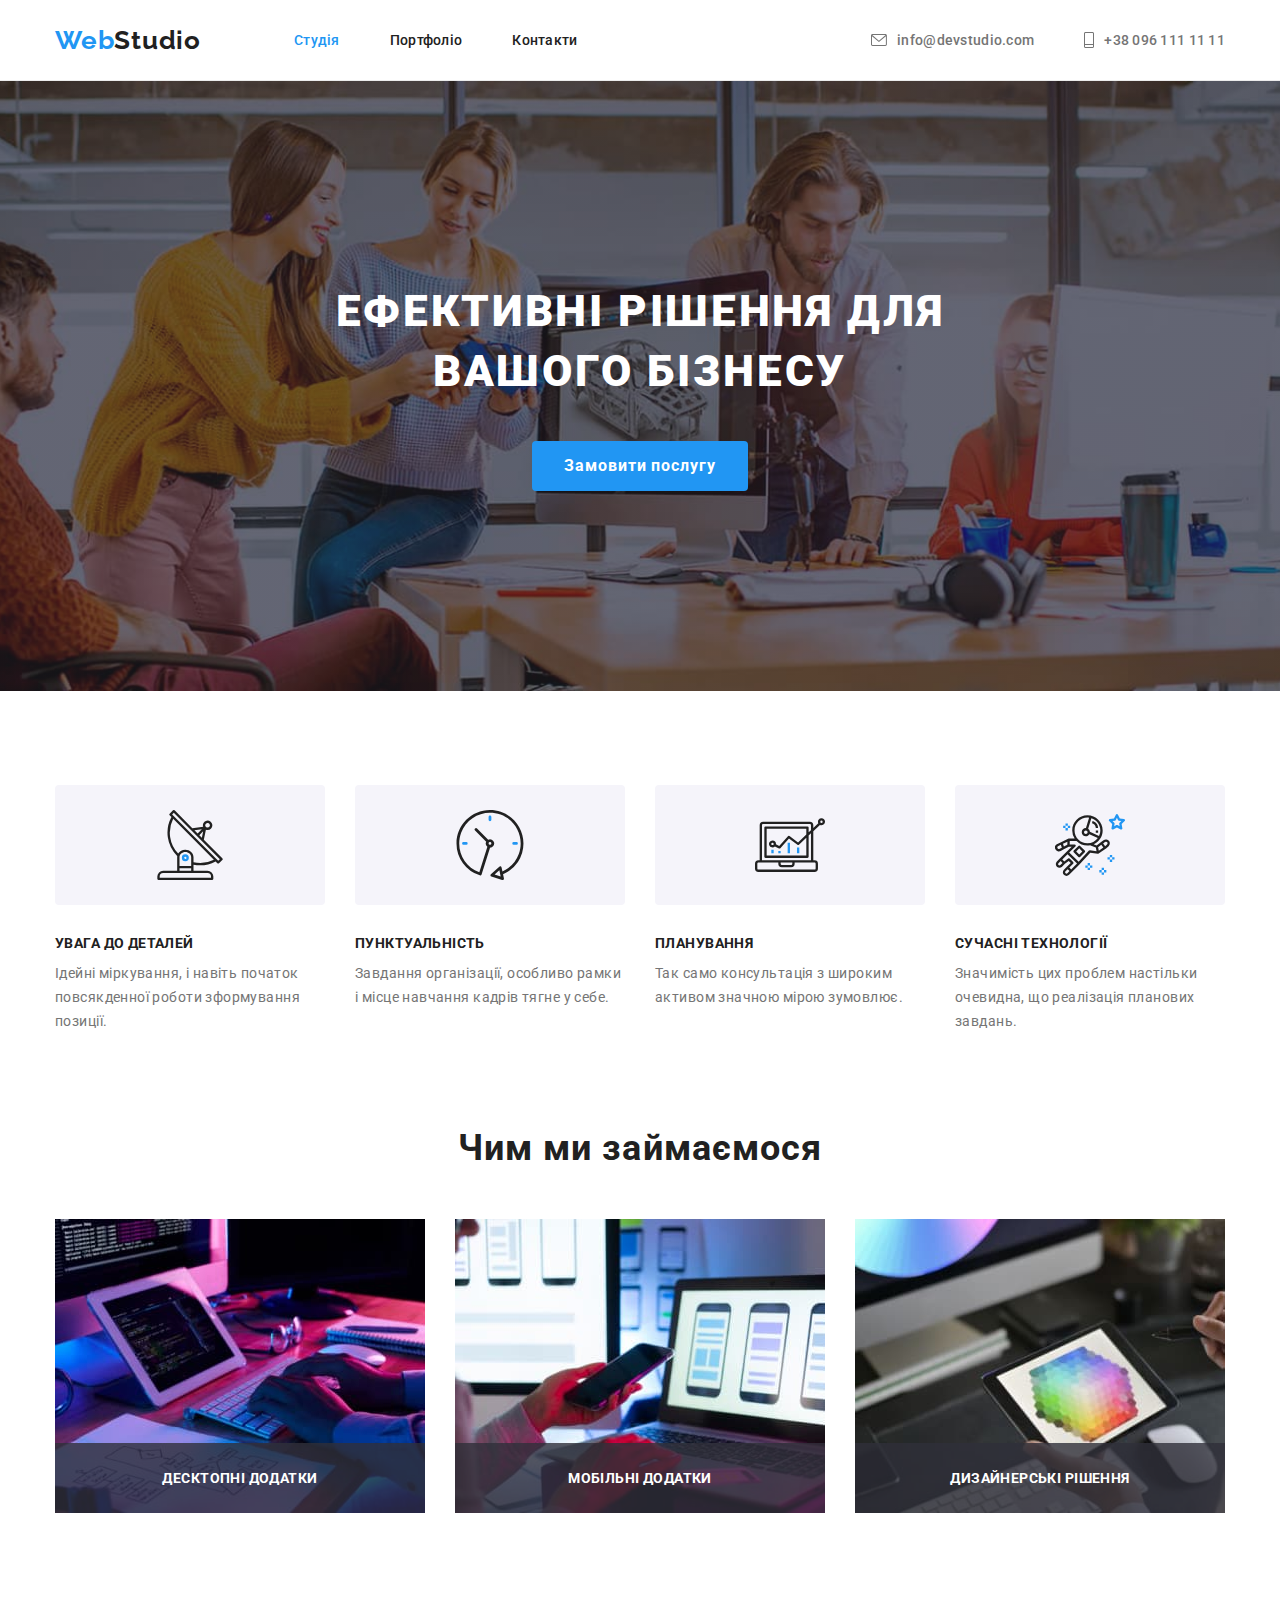
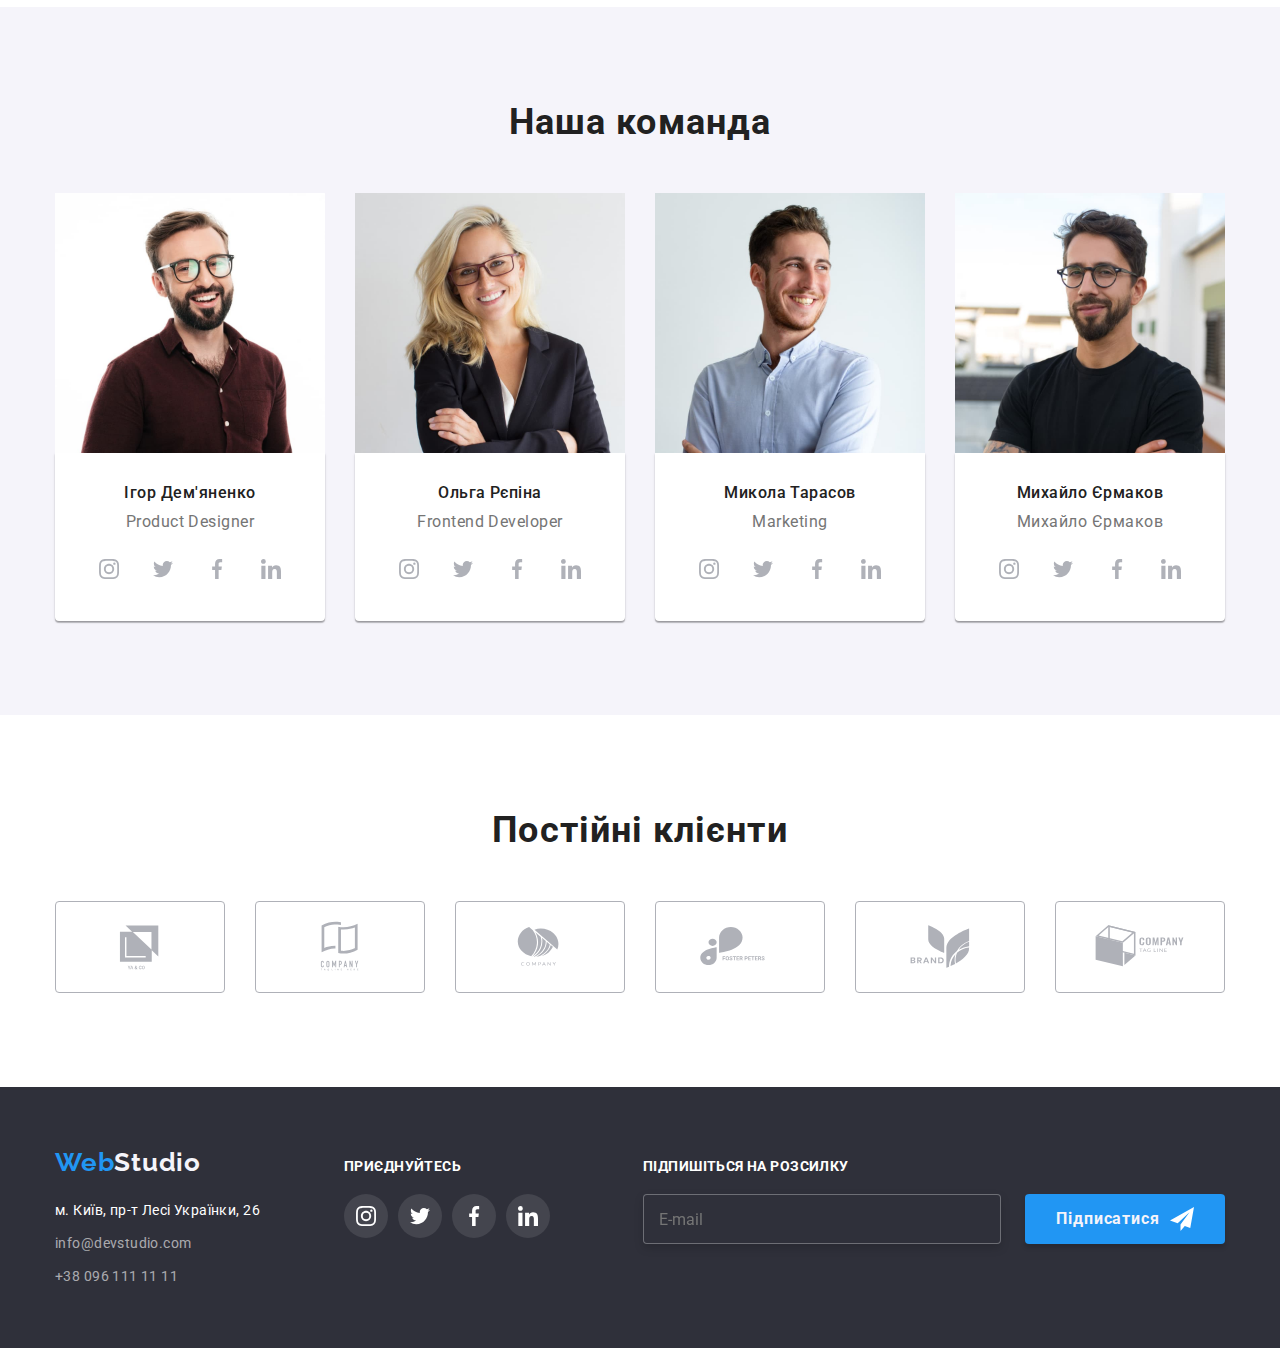
==== commit 3b4bdb44: "HW7" ====
--- a/index.html
+++ b/index.html
@@ -105,9 +105,9 @@
                     <use class="modal__img-yes" href="./images/ok-all.svg#modal-ok-all"></use>
                     <use class="modal__img-no" href="./images/icons.svg#modal-no-ok"></use>
                   </svg>
-                  <span class="register-form-ok">Погоджуюся з розсилкою та приймаю <a class="register-form-link" href="http://" target="_blank"> Умови договору</a></span>
+                  <span class="modal__form-yes">Погоджуюся з розсилкою та приймаю <a class="modal__link" href="http://" target="_blank"> Умови договору</a></span>
                 </label>
-                <button class="modal__btn hero__btn" type="submit">Відправити</button>
+                <button class="modal__button hero__btn" type="submit">Відправити</button>
               </form>
             </div>
           </div>
@@ -179,7 +179,7 @@
                 width="370"
               />
               <div class="produce__text">
-                <p class="poduce__title">Десктопні додатки</p>
+                <p class="poduce__subtitle">Десктопні додатки</p>
               </div>
             </li>
             <li class="produce__item">
--- a/css/main.min.css
+++ b/css/main.min.css
@@ -1 +1 @@
-:root{--primary-text-color: #757575;--title-text-color: #212121;--accent-color: #2196F3;--primary-bg-color: #FFFFFF;--hero-footer-bg-color: #2F303A;--button-ourteam-bg-color: #F5F4FA;--main-font: "Roboto", sans-serif;--secondary-font: "Raleway", sans-serif;--animation: 250ms cubic-bezier(0.4, 0, 0.2, 1)}.visually-hidden{position:absolute;width:1px;height:1px;margin:-1px;border:0;padding:0;white-space:nowrap;-webkit-clip-path:inset(100%);clip-path:inset(100%);clip:rect(0 0 0 0);overflow:hidden}.portfolio,.customers,.trait,.team,.poduce{padding-top:94px;padding-bottom:94px}body{list-style-type:none;font-family:var(--main-font);background-color:var(--primary-bg-color);color:var(--primary-text-color)}ul{padding:0;margin:0;list-style-type:none}.container{width:1200px;padding-left:15px;padding-right:15px;margin-left:auto;margin-right:auto}.logo{color:var(--title-text-color);text-decoration:none;font-family:var(--secondary-font);font-weight:700;font-size:26px;line-height:1.1923076923;letter-spacing:.03em;cursor:pointer}.logo__link{color:var(--accent-color)}.logo__light{color:var(--button-ourteam-bg-color)}.socials{display:-webkit-box;display:-ms-flexbox;display:flex;gap:10px;-webkit-box-pack:center;-ms-flex-pack:center;justify-content:center}.socials__link{width:44px;height:44px;background-color:var(--primary-bg-color);border-radius:50%;display:-webkit-box;display:-ms-flexbox;display:flex;-webkit-box-align:center;-ms-flex-align:center;align-items:center;-webkit-box-pack:center;-ms-flex-pack:center;justify-content:center;-webkit-transition:background-color var(--animation);transition:background-color var(--animation)}.socials__link:hover,.socials__link:focus{background-color:var(--accent-color)}.socials__icon{fill:#afb1b8;-webkit-transition:fill var(--animation);transition:fill var(--animation)}.socials__link:hover .socials-icon,.socials__link:focus .socials-icon{fill:var(--primary-bg-color)}.header{border-bottom:1px solid #ececec}.header__nav{display:-webkit-box;display:-ms-flexbox;display:flex;-webkit-box-align:center;-ms-flex-align:center;align-items:center}.nav{display:-webkit-box;display:-ms-flexbox;display:flex;-webkit-box-align:center;-ms-flex-align:center;align-items:center}.logo{color:var(--title-text-color);text-decoration:none;font-family:var(--secondary-font);font-weight:700;font-size:26px;line-height:1.1923076923;letter-spacing:.03em;cursor:pointer}.logo__link{color:var(--accent-color)}.nav__list{display:-webkit-box;display:-ms-flexbox;display:flex;margin-left:93px;font-weight:500;font-size:14px;line-height:1.1428571429;letter-spacing:.02em;color:var(--title-text-color)}.nav__item+.nav__item{margin-left:50px}.nav__link{display:block;padding-top:32px;padding-bottom:32px;color:currentColor;text-decoration:none;cursor:pointer;-webkit-transition:color var(--animation);transition:color var(--animation)}.nav__link:hover,.nav__link:focus{color:var(--accent-color)}.nav__link--active{position:relative;display:block;padding-top:32px;padding-bottom:32px;text-decoration:none;color:var(--accent-color);cursor:pointer}.nav__link--active::after{display:block;position:absolute;left:0;bottom:-1px;border-radius:2px;width:100%;height:4px;background-color:var(--accent-color);cursor:pointer}.header__list{display:-webkit-box;display:-ms-flexbox;display:flex;margin-left:auto;font-weight:500;font-size:14px;line-height:1.1428571429;letter-spacing:.02em}.header__item{display:block;padding-top:32px;padding-bottom:32px}.header__item+.header__item{margin-left:50px}.header__link{-webkit-box-align:center;-ms-flex-align:center;align-items:center;gap:10px;display:-webkit-box;display:-ms-flexbox;display:flex;text-decoration:none;font-weight:500;font-size:14px;line-height:1.1428571429;letter-spacing:.02em;color:currentColor;cursor:pointer;-webkit-transition:color var(--animation);transition:color var(--animation)}.header__link:hover,.header__link:focus{color:var(--accent-color)}.header__icon{fill:currentColor}.hero{background-image:-webkit-gradient(linear, left top, right top, from(rgba(47, 48, 58, 0.4)), to(rgba(47, 48, 58, 0.4))),url(../images/bacground-image/Img.jpg);background-image:linear-gradient(to right, rgba(47, 48, 58, 0.4), rgba(47, 48, 58, 0.4)),url(../images/bacground-image/Img.jpg);background-size:cover;background-repeat:no-repeat;background-position:center;max-width:1600px;margin-left:auto;margin-right:auto;background-color:var(--hero-footer-bg-color);text-align:center;padding-top:200px;padding-bottom:200px}.hero__title{width:696px;margin-top:0;margin-bottom:40px;margin-left:auto;margin-right:auto;font-weight:900;font-size:44px;line-height:1.3636363636;text-transform:uppercase;letter-spacing:.06em;color:var(--primary-bg-color)}.hero__btn{border-radius:4px;padding:10px 32px;color:var(--primary-bg-color);border:rgba(0,0,0,0);color:var(--primary-bg-color);background-color:var(--accent-color);cursor:pointer;font-weight:700;font-size:16px;line-height:1.875;-webkit-box-align:center;-ms-flex-align:center;align-items:center;text-align:center;letter-spacing:.06em}.backdrop{position:fixed;top:0;left:0;z-index:1000;width:100%;height:100%;background-color:rgba(0,0,0,.2);-webkit-transition:opacity var(--animation),visibility var(--animation);transition:opacity var(--animation),visibility var(--animation)}.backdrop.is-hidden{opacity:0;pointer-events:none;visibility:hidden}.modal{position:absolute;top:50%;left:50%;-webkit-transform:translate(-50%, -50%);transform:translate(-50%, -50%);width:528px;height:581px;background:var(--primary-bg-color);-webkit-box-shadow:0px 1px 3px rgba(0,0,0,.12),0px 1px 1px rgba(0,0,0,.14),0px 2px 1px rgba(0,0,0,.2);box-shadow:0px 1px 3px rgba(0,0,0,.12),0px 1px 1px rgba(0,0,0,.14),0px 2px 1px rgba(0,0,0,.2);border-radius:4px}.modal__btm{position:absolute;top:8px;right:8px;width:30px;height:30px;-webkit-box-align:center;-ms-flex-align:center;align-items:center;-webkit-box-pack:center;-ms-flex-pack:center;justify-content:center;color:#000;background-color:var(--primary-bg-color);border:1px solid rgba(0,0,0,.1);border-radius:50%;cursor:pointer;-webkit-transition:var(--animation);transition:var(--animation)}.modal__btm:hover,.modal__btm:focus{color:var(--accent-color)}.modal__close{fill:currentColor}.modal__form{display:block;padding:40px}.modal__title{display:block;font-weight:700;font-size:20px;line-height:1.15;text-align:center;letter-spacing:.03em;color:#212121}.modal__group{display:block;margin-top:12px;margin-bottom:20px}.modal__label{display:block;position:relative;width:448px;margin-bottom:10px}.modal__text{display:block;text-align:left;margin-bottom:4px;font-weight:400;font-size:12px;line-height:14px;letter-spacing:.01em;color:#757575}.modal__input{width:100%;height:40px;padding-left:45px;padding-right:45px;border:1px solid rgba(33,33,33,.2);border-radius:4px;outline:rgba(0,0,0,0);cursor:pointer;-webkit-transition:border-color 250ms cubic-bezier(0.4, 0, 0.2, 1);transition:border-color 250ms cubic-bezier(0.4, 0, 0.2, 1)}.modal__input:focus,.modal__input:hover{border-color:var(--accent-color)}.modal__input:focus+.modal_icon,.modal__input:hover+.modal_icon{fill:var(--accent-color)}.modal__icon{position:absolute;bottom:0;left:15px;-webkit-transform:translateY(-14px);transform:translateY(-14px);display:-webkit-box;display:-ms-flexbox;display:flex;-webkit-box-align:center;-ms-flex-align:center;align-items:center;-webkit-box-pack:center;-ms-flex-pack:center;justify-content:center}.modal__comment{display:block;padding:12px 16px;width:100%;resize:none;border:1px solid rgba(33,33,33,.2);border-radius:4px;outline:rgba(0,0,0,0);cursor:pointer}.modal__comment:focus,.modal__comment:hover{border-color:var(--accent-color)}.modal__comment::-webkit-input-placeholder{font-size:12px;line-height:1.1666666667;letter-spacing:.01em;color:rgba(117,117,117,.5)}.modal__comment::-moz-placeholder{font-size:12px;line-height:1.1666666667;letter-spacing:.01em;color:rgba(117,117,117,.5)}.modal__comment:-ms-input-placeholder{font-size:12px;line-height:1.1666666667;letter-spacing:.01em;color:rgba(117,117,117,.5)}.modal__comment::-ms-input-placeholder{font-size:12px;line-height:1.1666666667;letter-spacing:.01em;color:rgba(117,117,117,.5)}.modal__comment::placeholder{font-size:12px;line-height:1.1666666667;letter-spacing:.01em;color:rgba(117,117,117,.5)}.modal__check{display:-webkit-box;display:-ms-flexbox;display:flex;width:100%;-webkit-box-align:center;-ms-flex-align:center;align-items:center;-webkit-box-pack:center;-ms-flex-pack:center;justify-content:center;gap:7px;margin-bottom:30px}.modal__agree{width:15px;height:15px}.modal__img-yes{font-size:14px;line-height:1.7142857143;letter-spacing:.03em;color:#757575;-webkit-user-select:none;-moz-user-select:none;-ms-user-select:none;user-select:none}.modal__link{color:var(--accent-color)}.modal__agree:checked+.modal__agree-img .modal__img-yes{opacity:1;background-color:var(--accent-color)}.modal__agree:checked+.modal__agree-img .modal__img-no{opacity:0}.modal__img-yes{opacity:0;-webkit-transition:opacity var(--animation);transition:opacity var(--animation)}.modal__img-no{-webkit-transition:opacity var(--animation);transition:opacity var(--animation)}.modal__btn{font-weight:700;font-size:16px;line-height:1.875;-webkit-box-align:center;-ms-flex-align:center;align-items:center;text-align:center;letter-spacing:.06em;color:#fff}.produce{padding-top:0}.produce__title{margin-top:0;margin-bottom:50px;font-weight:700;font-size:36px;line-height:1.1666666667;text-align:center;letter-spacing:.03em;color:var(--title-text-color)}.produce__list{display:-webkit-box;display:-ms-flexbox;display:flex;-webkit-box-pack:justify;-ms-flex-pack:justify;justify-content:space-between}.produce__item{position:relative}.produce__img{display:block;max-width:100%;height:auto}.produce__text{display:-webkit-box;display:-ms-flexbox;display:flex;position:absolute;bottom:0;height:70px;width:100%;background:rgba(47,48,58,.8);font-size:14px;font-weight:700;line-height:1.1428571429;text-align:center;letter-spacing:.03em;text-transform:uppercase;color:var(--primary-bg-color);-webkit-box-pack:center;-ms-flex-pack:center;justify-content:center;-webkit-box-align:center;-ms-flex-align:center;align-items:center}.poduce__title{display:block;margin:0}.team{background-color:var(--button-ourteam-bg-color)}.team__title{margin-top:0;margin-bottom:50px;font-weight:700;font-size:36px;line-height:1.1666666667;text-align:center;letter-spacing:.03em;color:var(--title-text-color)}.team__list{display:-webkit-box;display:-ms-flexbox;display:flex;-webkit-box-pack:justify;-ms-flex-pack:justify;justify-content:space-between}.team__img{display:block}.team__text{padding-top:30px;padding-bottom:30px;background-color:var(--primary-bg-color);-webkit-box-shadow:0px 1px 3px rgba(0,0,0,.12),0px 1px 1px rgba(0,0,0,.14),0px 2px 1px rgba(0,0,0,.2);box-shadow:0px 1px 3px rgba(0,0,0,.12),0px 1px 1px rgba(0,0,0,.14),0px 2px 1px rgba(0,0,0,.2);border-radius:0px 0px 4px 4px}.team__name{margin-top:0;margin-bottom:10px;font-weight:500;font-size:16px;line-height:1.1875;text-align:center;letter-spacing:.03em;color:var(--title-text-color)}.team__subtitle{margin-top:0;margin-bottom:16px;font-size:16px;line-height:1.1875;text-align:center;letter-spacing:.03em}.trait__list{display:-webkit-box;display:-ms-flexbox;display:flex}.trait__icon{width:270px;height:120px;display:-webkit-box;display:-ms-flexbox;display:flex;background:var(--button-ourteam-bg-color);border-radius:4px;-webkit-box-align:center;-ms-flex-align:center;align-items:center;-webkit-box-pack:center;-ms-flex-pack:center;justify-content:center;margin-bottom:30px}.trait__item:not(:last-child){margin-right:30px}.trait__subtitle{width:270px;margin-top:0;margin-bottom:10px;font-weight:700;font-size:14px;line-height:1.1428571429;letter-spacing:.03em;text-transform:uppercase;color:var(--title-text-color)}.trait__text{margin-top:0;margin-bottom:0;font-size:14px;line-height:1.7142857143;letter-spacing:.03em}.customers__title{margin-top:0;margin-bottom:50px;font-weight:700;font-size:36px;line-height:1.1666666667;text-align:center;letter-spacing:.03em;color:var(--title-text-color)}.customers__list{display:-webkit-box;display:-ms-flexbox;display:flex;gap:30px;-webkit-box-pack:center;-ms-flex-pack:center;justify-content:center}.customers__link{display:-webkit-box;display:-ms-flexbox;display:flex;-webkit-box-align:center;-ms-flex-align:center;align-items:center;-webkit-box-pack:center;-ms-flex-pack:center;justify-content:center;width:170px;height:92px;background-color:var(--primary-bg-color);border:1px solid #afb1b8;border-radius:4px;color:#afb1b8;-webkit-transition:background-color var(--animation),color var(--animation);transition:background-color var(--animation),color var(--animation)}.customers__link:hover,.customers__link:focus{color:var(--accent-color);border-color:var(--accent-color)}.customers__icon{fill:currentColor}.footer{background-color:var(--hero-footer-bg-color);padding-top:60px;padding-bottom:60px}.footer__wrap{display:-webkit-box;display:-ms-flexbox;display:flex;-webkit-box-align:baseline;-ms-flex-align:baseline;align-items:baseline}.footer__wrapper{width:231px}.footer__item{margin-top:0}.footer__item:not(:last-child){margin-bottom:9px}.footer__address{display:block;text-decoration:none;color:none;color:var(--primary-bg-color);font-style:normal;font-size:14px;line-height:1.7142857143;letter-spacing:.03em;cursor:pointer}.footer__link{display:block;text-decoration:none;font-style:normal;cursor:pointer;font-size:14px;line-height:1.7142857143;letter-spacing:.03em;color:rgba(255,255,255,.6)}.footer__icon{margin-left:70px}.footer__icon-title{margin-top:0;margin-bottom:20px;font-weight:700;font-size:14px;line-height:16px;letter-spacing:.03em;text-transform:uppercase;color:var(--primary-bg-color)}.footer__icon-list{display:-webkit-box;display:-ms-flexbox;display:flex;gap:10px}.footer__icon-link{width:44px;height:44px;color:var(--primary-bg-color);background-color:rgba(255,255,255,.1);border-radius:50%;display:-webkit-box;display:-ms-flexbox;display:flex;-webkit-box-align:center;-ms-flex-align:center;align-items:center;-webkit-box-pack:center;-ms-flex-pack:center;justify-content:center;-webkit-transition:background-color var(--animation);transition:background-color var(--animation)}.footer__icon-link:hover,.footer__icon-link:focus{background-color:var(--accent-color)}.footer__icon-icon{fill:currentColor}.footer__subscription{display:-webkit-box;display:-ms-flexbox;display:flex;margin-left:93px}.footer__sub-title{display:block;margin-bottom:20px;font-weight:700;font-size:14px;line-height:1.1428571429;letter-spacing:.03em;text-transform:uppercase;color:var(--primary-bg-color)}.footer__sub-box{display:-webkit-box;display:-ms-flexbox;display:flex;gap:12px}.footer__sub{display:inline-block;margin-right:12px}.footer__sub-input{-webkit-box-sizing:border-box;box-sizing:border-box;width:358px;height:50px;padding:15px;background-color:var(--hero-footer-bg-color);border:1px solid rgba(255,255,255,.3);-webkit-filter:drop-shadow(0px 4px 4px rgba(0, 0, 0, 0.15));filter:drop-shadow(0px 4px 4px rgba(0, 0, 0, 0.15));border-radius:4px}.footer__sub-btn{display:-webkit-inline-box;display:-ms-inline-flexbox;display:inline-flex;min-width:200px;height:50px;font-weight:700;font-size:16px;line-height:1.875;letter-spacing:.06em;color:var(--button-ourteam-bg-color);border:none;cursor:pointer;background-color:var(--accent-color);-webkit-box-shadow:0px 4px 4px rgba(0,0,0,.15);box-shadow:0px 4px 4px rgba(0,0,0,.15);border-radius:4px;-webkit-box-pack:center;-ms-flex-pack:center;justify-content:center;-webkit-box-align:center;-ms-flex-align:center;align-items:center;text-align:center;-webkit-transition:background-color 250ms cubic-bezier(0.4, 0, 0.2, 1);transition:background-color 250ms cubic-bezier(0.4, 0, 0.2, 1)}.footer__sub-svg{display:inline;margin-left:10px}.portfolio__list{display:-webkit-box;display:-ms-flexbox;display:flex;-webkit-box-pack:center;-ms-flex-pack:center;justify-content:center;margin-bottom:50px}.portfolio__item{font-weight:500;font-size:16px;line-height:1.625;text-align:center;letter-spacing:.03em}.portfolio__item+.portfolio__item{margin-left:8px}.portfolio__btn{display:inline-block;padding:6px 22px;border:1px solid rgba(0,0,0,0);border-radius:4px;min-width:73px;font-weight:500;font-size:16px;line-height:1.625;text-align:center;letter-spacing:.03em;color:var(--title-text-color);background-color:var(--button-ourteam-bg-color);cursor:pointer;-webkit-transition:color var(--animation),background-color var(--animation),-webkit-box-shadow var(--animation);transition:color var(--animation),background-color var(--animation),-webkit-box-shadow var(--animation);transition:color var(--animation),background-color var(--animation),box-shadow var(--animation);transition:color var(--animation),background-color var(--animation),box-shadow var(--animation),-webkit-box-shadow var(--animation)}.portfolio__btn:hover,.portfolio__btn:focus{color:var(--primary-bg-color);background-color:var(--accent-color);-webkit-box-shadow:0px 3px 1px rgba(0,0,0,.1),0px 1px 2px rgba(0,0,0,.08),0px 2px 2px rgba(0,0,0,.12);box-shadow:0px 3px 1px rgba(0,0,0,.1),0px 1px 2px rgba(0,0,0,.08),0px 2px 2px rgba(0,0,0,.12)}.cards__list{display:-webkit-box;display:-ms-flexbox;display:flex;-ms-flex-wrap:wrap;flex-wrap:wrap;gap:30px}.cards__item{width:calc((100% - 60px)/3)}.cards__link{display:block;text-decoration:none;-webkit-transition:-webkit-box-shadow var(--animation);transition:-webkit-box-shadow var(--animation);transition:box-shadow var(--animation);transition:box-shadow var(--animation), -webkit-box-shadow var(--animation)}.cards__link:hover,.cards__link:focus{-webkit-box-shadow:0px 1px 1px rgba(0,0,0,.12),0px 4px 4px rgba(0,0,0,.06),1px 4px 6px rgba(0,0,0,.16);box-shadow:0px 1px 1px rgba(0,0,0,.12),0px 4px 4px rgba(0,0,0,.06),1px 4px 6px rgba(0,0,0,.16)}.cards__item:nth-last-child(-n+3){margin-bottom:0}.cards__box{position:relative;overflow:hidden}.cards__img{display:-webkit-box;display:-ms-flexbox;display:flex}.cards__popup{display:-webkit-box;display:-ms-flexbox;display:flex;position:absolute;top:0;left:0;height:100%;width:100%;background:rgba(33,150,243,.9);line-height:1.5555555556;letter-spacing:.03em;-webkit-box-pack:center;-ms-flex-pack:center;justify-content:center;-webkit-box-align:center;-ms-flex-align:center;align-items:center;-webkit-transform:translateY(100%);transform:translateY(100%);-webkit-transition:-webkit-transform var(--animation);transition:-webkit-transform var(--animation);transition:transform var(--animation);transition:transform var(--animation), -webkit-transform var(--animation)}.cards__link:hover .cards__popup,.cards__link:focus .cards__popup{-webkit-transform:translateY(0);transform:translateY(0)}.cards__text{margin:24px 63px;color:var(--primary-bg-color)}.cards__border{border:1px solid #eee;padding:20px 24px}.cards__title{margin-top:0;margin-bottom:4px;font-weight:700;font-size:18px;line-height:2;letter-spacing:.06em;color:var(--title-text-color)}.cards__subtitle{margin-top:0;margin-bottom:0;color:var(--primary-text-color);font-size:16px;line-height:1.875;letter-spacing:.03em}/*# sourceMappingURL=main.min.css.map */+:root{--primary-text-color: #757575;--title-text-color: #212121;--accent-color: #2196F3;--primary-bg-color: #FFFFFF;--hero-footer-bg-color: #2F303A;--button-ourteam-bg-color: #F5F4FA;--main-font: "Roboto", sans-serif;--secondary-font: "Raleway", sans-serif;--animation: 250ms cubic-bezier(0.4, 0, 0.2, 1)}.visually-hidden{position:absolute;width:1px;height:1px;margin:-1px;border:0;padding:0;white-space:nowrap;-webkit-clip-path:inset(100%);clip-path:inset(100%);clip:rect(0 0 0 0);overflow:hidden}.portfolio,.customers,.trait,.team,.produce{padding-top:94px;padding-bottom:94px}body{list-style-type:none;font-family:var(--main-font);background-color:var(--primary-bg-color);color:var(--primary-text-color)}ul{padding:0;margin:0;list-style-type:none}.container{width:1200px;padding-left:15px;padding-right:15px;margin-left:auto;margin-right:auto}.section{padding-top:94px;padding-bottom:94px}.logo{color:var(--title-text-color);text-decoration:none;font-family:var(--secondary-font);font-weight:700;font-size:26px;line-height:1.1923076923;letter-spacing:.03em;cursor:pointer}.logo__link{color:var(--accent-color)}.logo__light{color:var(--button-ourteam-bg-color)}.socials{display:-webkit-box;display:-ms-flexbox;display:flex;gap:10px;-webkit-box-pack:center;-ms-flex-pack:center;justify-content:center}.socials__link{width:44px;height:44px;background-color:var(--primary-bg-color);border-radius:50%;display:-webkit-box;display:-ms-flexbox;display:flex;-webkit-box-align:center;-ms-flex-align:center;align-items:center;-webkit-box-pack:center;-ms-flex-pack:center;justify-content:center;-webkit-transition:background-color var(--animation);transition:background-color var(--animation)}.socials__link:hover,.socials__link:focus{background-color:var(--accent-color)}.socials__link:hover .socials-icon,.socials__link:focus .socials-icon{fill:var(--primary-bg-color)}.socials__icon{fill:#afb1b8;-webkit-transition:fill var(--animation);transition:fill var(--animation)}.nav{display:-webkit-box;display:-ms-flexbox;display:flex;-webkit-box-align:center;-ms-flex-align:center;align-items:center}.nav__list{display:-webkit-box;display:-ms-flexbox;display:flex;margin-left:93px;font-weight:500;font-size:14px;line-height:1.1428571429;letter-spacing:.02em;color:var(--title-text-color)}.nav__item+.nav__item{margin-left:50px}.nav__link{display:block;padding-top:32px;padding-bottom:32px;color:currentColor;text-decoration:none;cursor:pointer;-webkit-transition:color var(--animation);transition:color var(--animation)}.nav__link:hover,.nav__link:focus{color:var(--accent-color)}.nav__link--active{position:relative;display:block;padding-top:32px;padding-bottom:32px;text-decoration:none;color:var(--accent-color);cursor:pointer}.nav__link--active::after{display:block;position:absolute;left:0;bottom:-1px;border-radius:2px;width:100%;height:4px;background-color:var(--accent-color)}.backdrop{position:fixed;top:0;left:0;z-index:1000;width:100%;height:100%;background-color:rgba(0,0,0,.2);-webkit-transition:opacity var(--animation),visibility var(--animation);transition:opacity var(--animation),visibility var(--animation)}.backdrop.is-hidden{opacity:0;pointer-events:none;visibility:hidden}.header{border-bottom:1px solid #ececec}.header__nav{display:-webkit-box;display:-ms-flexbox;display:flex;-webkit-box-align:center;-ms-flex-align:center;align-items:center}.header__list{display:-webkit-box;display:-ms-flexbox;display:flex;margin-left:auto;font-weight:500;font-size:14px;line-height:1.1428571429;letter-spacing:.02em}.header__item{display:block;padding-top:32px;padding-bottom:32px}.header__item+.header__item{margin-left:50px}.header__link{-webkit-box-align:center;-ms-flex-align:center;align-items:center;gap:10px;display:-webkit-box;display:-ms-flexbox;display:flex;text-decoration:none;font-weight:500;font-size:14px;line-height:1.1428571429;letter-spacing:.02em;color:currentColor;cursor:pointer;-webkit-transition:color var(--animation);transition:color var(--animation)}.header__link:hover,.header__link:focus{color:var(--accent-color)}.header__icon{fill:currentColor}.hero{background-image:-webkit-gradient(linear, left top, right top, from(rgba(47, 48, 58, 0.4)), to(rgba(47, 48, 58, 0.4))),url(../images/bacground-image/Img.jpg);background-image:linear-gradient(to right, rgba(47, 48, 58, 0.4), rgba(47, 48, 58, 0.4)),url(../images/bacground-image/Img.jpg);background-size:cover;background-repeat:no-repeat;background-position:center;max-width:1600px;margin-left:auto;margin-right:auto;background-color:var(--hero-footer-bg-color);text-align:center;padding-top:200px;padding-bottom:200px}.hero__title{width:696px;margin-top:0;margin-bottom:40px;margin-left:auto;margin-right:auto;font-weight:900;font-size:44px;line-height:1.3636363636;text-transform:uppercase;letter-spacing:.06em;color:var(--primary-bg-color)}.hero__btn{border-radius:4px;padding:10px 32px;color:var(--primary-bg-color);border:rgba(0,0,0,0);color:var(--primary-bg-color);background-color:var(--accent-color);cursor:pointer;font-weight:700;font-size:16px;line-height:1.875;-webkit-box-align:center;-ms-flex-align:center;align-items:center;text-align:center;letter-spacing:.06em}.modal{position:absolute;top:50%;left:50%;-webkit-transform:translate(-50%, -50%);transform:translate(-50%, -50%);width:528px;background:var(--primary-bg-color);-webkit-box-shadow:0px 1px 3px rgba(0,0,0,.12),0px 1px 1px rgba(0,0,0,.14),0px 2px 1px rgba(0,0,0,.2);box-shadow:0px 1px 3px rgba(0,0,0,.12),0px 1px 1px rgba(0,0,0,.14),0px 2px 1px rgba(0,0,0,.2);border-radius:4px}.modal__btm{position:absolute;top:8px;right:8px;width:30px;height:30px;-webkit-box-align:center;-ms-flex-align:center;align-items:center;-webkit-box-pack:center;-ms-flex-pack:center;justify-content:center;color:#000;background-color:var(--primary-bg-color);border:1px solid rgba(0,0,0,.1);border-radius:50%;cursor:pointer;-webkit-transition:var(--animation);transition:var(--animation)}.modal__btm:hover,.modal__btm:focus{color:var(--accent-color)}.modal__close{fill:currentColor}.modal__form{display:block;padding:40px}.modal__title{display:block;font-weight:700;font-size:20px;line-height:1.15;text-align:center;letter-spacing:.03em;color:#212121}.modal__group{display:block;margin-top:12px;margin-bottom:20px}.modal__label{display:block;position:relative;width:448px;margin-bottom:10px}.modal__text{display:block;text-align:left;margin-bottom:4px;font-weight:400;font-size:12px;line-height:14px;letter-spacing:.01em;color:#757575}.modal__input{width:100%;height:40px;padding-left:45px;padding-right:45px;border:1px solid rgba(33,33,33,.2);border-radius:4px;outline:rgba(0,0,0,0);cursor:pointer;-webkit-transition:border-color 250ms cubic-bezier(0.4, 0, 0.2, 1);transition:border-color 250ms cubic-bezier(0.4, 0, 0.2, 1)}.modal__input:focus,.modal__input:hover{border-color:var(--accent-color)}.modal__input:focus+.modal_icon,.modal__input:hover+.modal_icon{fill:var(--accent-color)}.modal__icon{position:absolute;bottom:0;left:15px;-webkit-transform:translateY(-14px);transform:translateY(-14px);display:-webkit-box;display:-ms-flexbox;display:flex;-webkit-box-align:center;-ms-flex-align:center;align-items:center;-webkit-box-pack:center;-ms-flex-pack:center;justify-content:center}.modal__comment{display:block;padding:12px 16px;width:100%;resize:none;border:1px solid rgba(33,33,33,.2);border-radius:4px;outline:rgba(0,0,0,0);cursor:pointer}.modal__comment:focus,.modal__comment:hover{border-color:var(--accent-color)}.modal__comment::-webkit-input-placeholder{font-size:12px;line-height:1.1666666667;letter-spacing:.01em;color:rgba(117,117,117,.5)}.modal__comment::-moz-placeholder{font-size:12px;line-height:1.1666666667;letter-spacing:.01em;color:rgba(117,117,117,.5)}.modal__comment:-ms-input-placeholder{font-size:12px;line-height:1.1666666667;letter-spacing:.01em;color:rgba(117,117,117,.5)}.modal__comment::-ms-input-placeholder{font-size:12px;line-height:1.1666666667;letter-spacing:.01em;color:rgba(117,117,117,.5)}.modal__comment::placeholder{font-size:12px;line-height:1.1666666667;letter-spacing:.01em;color:rgba(117,117,117,.5)}.modal__check{display:-webkit-box;display:-ms-flexbox;display:flex;width:100%;-webkit-box-align:center;-ms-flex-align:center;align-items:center;-webkit-box-pack:center;-ms-flex-pack:center;justify-content:center;gap:7px;margin-bottom:30px}.modal__agree{width:15px;height:15px}.modal__form-yes{font-size:14px;line-height:1.7142857143;letter-spacing:.03em;color:#757575;-webkit-user-select:none;-moz-user-select:none;-ms-user-select:none;user-select:none}.modal__link{color:var(--accent-color)}.modal__agree:checked+.modal__agree-img .modal__img-yes{opacity:1;background-color:var(--accent-color)}.modal__agree:checked+.modal__agree-img .modal__img-no{opacity:0}.modal__img-yes{opacity:0;-webkit-transition:opacity var(--animation);transition:opacity var(--animation)}.modal__img-no{-webkit-transition:opacity var(--animation);transition:opacity var(--animation)}.modal__button{font-weight:700;font-size:16px;line-height:1.875;-webkit-box-align:center;-ms-flex-align:center;align-items:center;text-align:center;letter-spacing:.06em;-webkit-box-shadow:0px 4px 4px rgba(0,0,0,.15);box-shadow:0px 4px 4px rgba(0,0,0,.15);color:#fff}.produce{padding-top:0;padding-bottom:94px}.produce__title{margin-top:0;margin-bottom:50px;font-weight:700;font-size:36px;line-height:1.1666666667;text-align:center;letter-spacing:.03em;color:var(--title-text-color)}.produce__list{display:-webkit-box;display:-ms-flexbox;display:flex;-webkit-box-pack:justify;-ms-flex-pack:justify;justify-content:space-between}.produce__item{position:relative}.produce__img{display:block;max-width:100%;height:auto}.produce__text{display:-webkit-box;display:-ms-flexbox;display:flex;position:absolute;bottom:0;height:70px;width:100%;background:rgba(47,48,58,.8);font-size:14px;font-weight:700;line-height:1.1428571429;text-align:center;letter-spacing:.03em;text-transform:uppercase;color:var(--primary-bg-color);-webkit-box-pack:center;-ms-flex-pack:center;justify-content:center;-webkit-box-align:center;-ms-flex-align:center;align-items:center}.produce__subtitle{display:block;margin:0}.team{background-color:var(--button-ourteam-bg-color)}.team__title{margin-top:0;margin-bottom:50px;font-weight:700;font-size:36px;line-height:1.1666666667;text-align:center;letter-spacing:.03em;color:var(--title-text-color)}.team__list{display:-webkit-box;display:-ms-flexbox;display:flex;-webkit-box-pack:justify;-ms-flex-pack:justify;justify-content:space-between}.team__img{display:block}.team__text{padding-top:30px;padding-bottom:30px;background-color:var(--primary-bg-color);-webkit-box-shadow:0px 1px 3px rgba(0,0,0,.12),0px 1px 1px rgba(0,0,0,.14),0px 2px 1px rgba(0,0,0,.2);box-shadow:0px 1px 3px rgba(0,0,0,.12),0px 1px 1px rgba(0,0,0,.14),0px 2px 1px rgba(0,0,0,.2);border-radius:0px 0px 4px 4px}.team__name{margin-top:0;margin-bottom:10px;font-weight:500;font-size:16px;line-height:1.1875;text-align:center;letter-spacing:.03em;color:var(--title-text-color)}.team__subtitle{margin-top:0;margin-bottom:16px;font-size:16px;line-height:1.1875;text-align:center;letter-spacing:.03em}.trait__list{display:-webkit-box;display:-ms-flexbox;display:flex}.trait__icon{width:270px;height:120px;display:-webkit-box;display:-ms-flexbox;display:flex;background:var(--button-ourteam-bg-color);border-radius:4px;-webkit-box-align:center;-ms-flex-align:center;align-items:center;-webkit-box-pack:center;-ms-flex-pack:center;justify-content:center;margin-bottom:30px}.trait__item:not(:last-child){margin-right:30px}.trait__subtitle{width:270px;margin-top:0;margin-bottom:10px;font-weight:700;font-size:14px;line-height:1.1428571429;letter-spacing:.03em;text-transform:uppercase;color:var(--title-text-color)}.trait__text{margin-top:0;margin-bottom:0;font-size:14px;line-height:1.7142857143;letter-spacing:.03em}.customers__title{margin-top:0;margin-bottom:50px;font-weight:700;font-size:36px;line-height:1.1666666667;text-align:center;letter-spacing:.03em;color:var(--title-text-color)}.customers__list{display:-webkit-box;display:-ms-flexbox;display:flex;gap:30px;-webkit-box-pack:center;-ms-flex-pack:center;justify-content:center}.customers__link{display:-webkit-box;display:-ms-flexbox;display:flex;-webkit-box-align:center;-ms-flex-align:center;align-items:center;-webkit-box-pack:center;-ms-flex-pack:center;justify-content:center;width:170px;height:92px;background-color:var(--primary-bg-color);border:1px solid #afb1b8;border-radius:4px;color:#afb1b8;-webkit-transition:background-color var(--animation),color var(--animation);transition:background-color var(--animation),color var(--animation)}.customers__link:hover,.customers__link:focus{color:var(--accent-color);border-color:var(--accent-color)}.customers__icon{fill:currentColor}.footer{background-color:var(--hero-footer-bg-color);padding-top:60px;padding-bottom:60px}.footer__wrap{display:-webkit-box;display:-ms-flexbox;display:flex;-webkit-box-align:baseline;-ms-flex-align:baseline;align-items:baseline}.footer__wrapper{width:231px}.footer__item{margin-top:0}.footer__item:not(:last-child){margin-bottom:9px}.footer__address{display:block;text-decoration:none;color:var(--primary-bg-color);font-style:normal;font-size:14px;line-height:1.7142857143;letter-spacing:.03em;cursor:pointer}.footer__list{margin-top:20px}.footer__link{display:block;text-decoration:none;font-style:normal;cursor:pointer;font-size:14px;line-height:1.7142857143;letter-spacing:.03em;color:rgba(255,255,255,.6)}.footer__icon{margin-left:70px}.footer__icon-title{margin-top:0;margin-bottom:20px;font-weight:700;font-size:14px;line-height:16px;letter-spacing:.03em;text-transform:uppercase;color:var(--primary-bg-color)}.footer__icon-list{display:-webkit-box;display:-ms-flexbox;display:flex;gap:10px}.footer__icon-link{width:44px;height:44px;color:var(--primary-bg-color);background-color:rgba(255,255,255,.1);border-radius:50%;display:-webkit-box;display:-ms-flexbox;display:flex;-webkit-box-align:center;-ms-flex-align:center;align-items:center;-webkit-box-pack:center;-ms-flex-pack:center;justify-content:center;-webkit-transition:background-color var(--animation);transition:background-color var(--animation)}.footer__icon-link:hover,.footer__icon-link:focus{background-color:var(--accent-color)}.footer__icon-icon{fill:currentColor}.footer__subscription{display:-webkit-box;display:-ms-flexbox;display:flex;margin-left:93px}.footer__sub-title{display:block;margin-bottom:20px;font-weight:700;font-size:14px;line-height:1.1428571429;letter-spacing:.03em;text-transform:uppercase;color:var(--primary-bg-color)}.footer__sub-box{display:-webkit-box;display:-ms-flexbox;display:flex;gap:12px}.footer__sub{display:inline-block;margin-right:12px}.footer__sub-input{-webkit-box-sizing:border-box;box-sizing:border-box;width:358px;height:50px;padding:15px;background-color:var(--hero-footer-bg-color);border:1px solid rgba(255,255,255,.3);-webkit-filter:drop-shadow(0px 4px 4px rgba(0, 0, 0, 0.15));filter:drop-shadow(0px 4px 4px rgba(0, 0, 0, 0.15));border-radius:4px}.footer__sub-btn{display:-webkit-inline-box;display:-ms-inline-flexbox;display:inline-flex;min-width:200px;height:50px;font-weight:700;font-size:16px;line-height:1.875;letter-spacing:.06em;color:var(--button-ourteam-bg-color);border:none;cursor:pointer;background-color:var(--accent-color);-webkit-box-shadow:0px 4px 4px rgba(0,0,0,.15);box-shadow:0px 4px 4px rgba(0,0,0,.15);border-radius:4px;-webkit-box-pack:center;-ms-flex-pack:center;justify-content:center;-webkit-box-align:center;-ms-flex-align:center;align-items:center;text-align:center;-webkit-transition:background-color 250ms cubic-bezier(0.4, 0, 0.2, 1);transition:background-color 250ms cubic-bezier(0.4, 0, 0.2, 1)}.footer__sub-svg{display:inline;margin-left:10px}.portfolio__list{display:-webkit-box;display:-ms-flexbox;display:flex;-webkit-box-pack:center;-ms-flex-pack:center;justify-content:center;margin-bottom:50px}.portfolio__item{font-weight:500;font-size:16px;line-height:1.625;text-align:center;letter-spacing:.03em}.portfolio__item+.portfolio__item{margin-left:8px}.portfolio__btn{display:inline-block;padding:6px 22px;border:1px solid rgba(0,0,0,0);border-radius:4px;min-width:73px;font-weight:500;font-size:16px;line-height:1.625;text-align:center;letter-spacing:.03em;color:var(--title-text-color);background-color:var(--button-ourteam-bg-color);cursor:pointer;-webkit-transition:color var(--animation),background-color var(--animation),-webkit-box-shadow var(--animation);transition:color var(--animation),background-color var(--animation),-webkit-box-shadow var(--animation);transition:color var(--animation),background-color var(--animation),box-shadow var(--animation);transition:color var(--animation),background-color var(--animation),box-shadow var(--animation),-webkit-box-shadow var(--animation)}.portfolio__btn:hover,.portfolio__btn:focus{color:var(--primary-bg-color);background-color:var(--accent-color);-webkit-box-shadow:0px 3px 1px rgba(0,0,0,.1),0px 1px 2px rgba(0,0,0,.08),0px 2px 2px rgba(0,0,0,.12);box-shadow:0px 3px 1px rgba(0,0,0,.1),0px 1px 2px rgba(0,0,0,.08),0px 2px 2px rgba(0,0,0,.12)}.cards__list{display:-webkit-box;display:-ms-flexbox;display:flex;-ms-flex-wrap:wrap;flex-wrap:wrap;gap:30px}.cards__item{width:calc((100% - 60px)/3)}.cards__link{display:block;text-decoration:none;-webkit-transition:-webkit-box-shadow var(--animation);transition:-webkit-box-shadow var(--animation);transition:box-shadow var(--animation);transition:box-shadow var(--animation), -webkit-box-shadow var(--animation)}.cards__link:hover,.cards__link:focus{-webkit-box-shadow:0px 1px 1px rgba(0,0,0,.12),0px 4px 4px rgba(0,0,0,.06),1px 4px 6px rgba(0,0,0,.16);box-shadow:0px 1px 1px rgba(0,0,0,.12),0px 4px 4px rgba(0,0,0,.06),1px 4px 6px rgba(0,0,0,.16)}.cards__link:hover .cards__popup,.cards__link:focus .cards__popup{-webkit-transform:translateY(0);transform:translateY(0)}.cards__item:nth-last-child(-n+3){margin-bottom:0}.cards__box{position:relative;overflow:hidden}.cards__img{display:-webkit-box;display:-ms-flexbox;display:flex}.cards__popup{display:-webkit-box;display:-ms-flexbox;display:flex;position:absolute;top:0;left:0;height:100%;width:100%;padding:24px;background:rgba(33,150,243,.9);line-height:1.5555555556;letter-spacing:.03em;-webkit-box-pack:center;-ms-flex-pack:center;justify-content:center;-webkit-box-align:center;-ms-flex-align:center;align-items:center;-webkit-transform:translateY(100%);transform:translateY(100%);-webkit-transition:-webkit-transform var(--animation);transition:-webkit-transform var(--animation);transition:transform var(--animation);transition:transform var(--animation), -webkit-transform var(--animation)}.cards__text{margin:0;color:var(--primary-bg-color)}.cards__border{border:1px solid #eee;padding:20px 24px}.cards__title{margin-top:0;margin-bottom:4px;font-weight:700;font-size:18px;line-height:2;letter-spacing:.06em;color:var(--title-text-color)}.cards__subtitle{margin-top:0;margin-bottom:0;color:var(--primary-text-color);font-size:16px;line-height:1.875;letter-spacing:.03em}/*# sourceMappingURL=main.min.css.map */